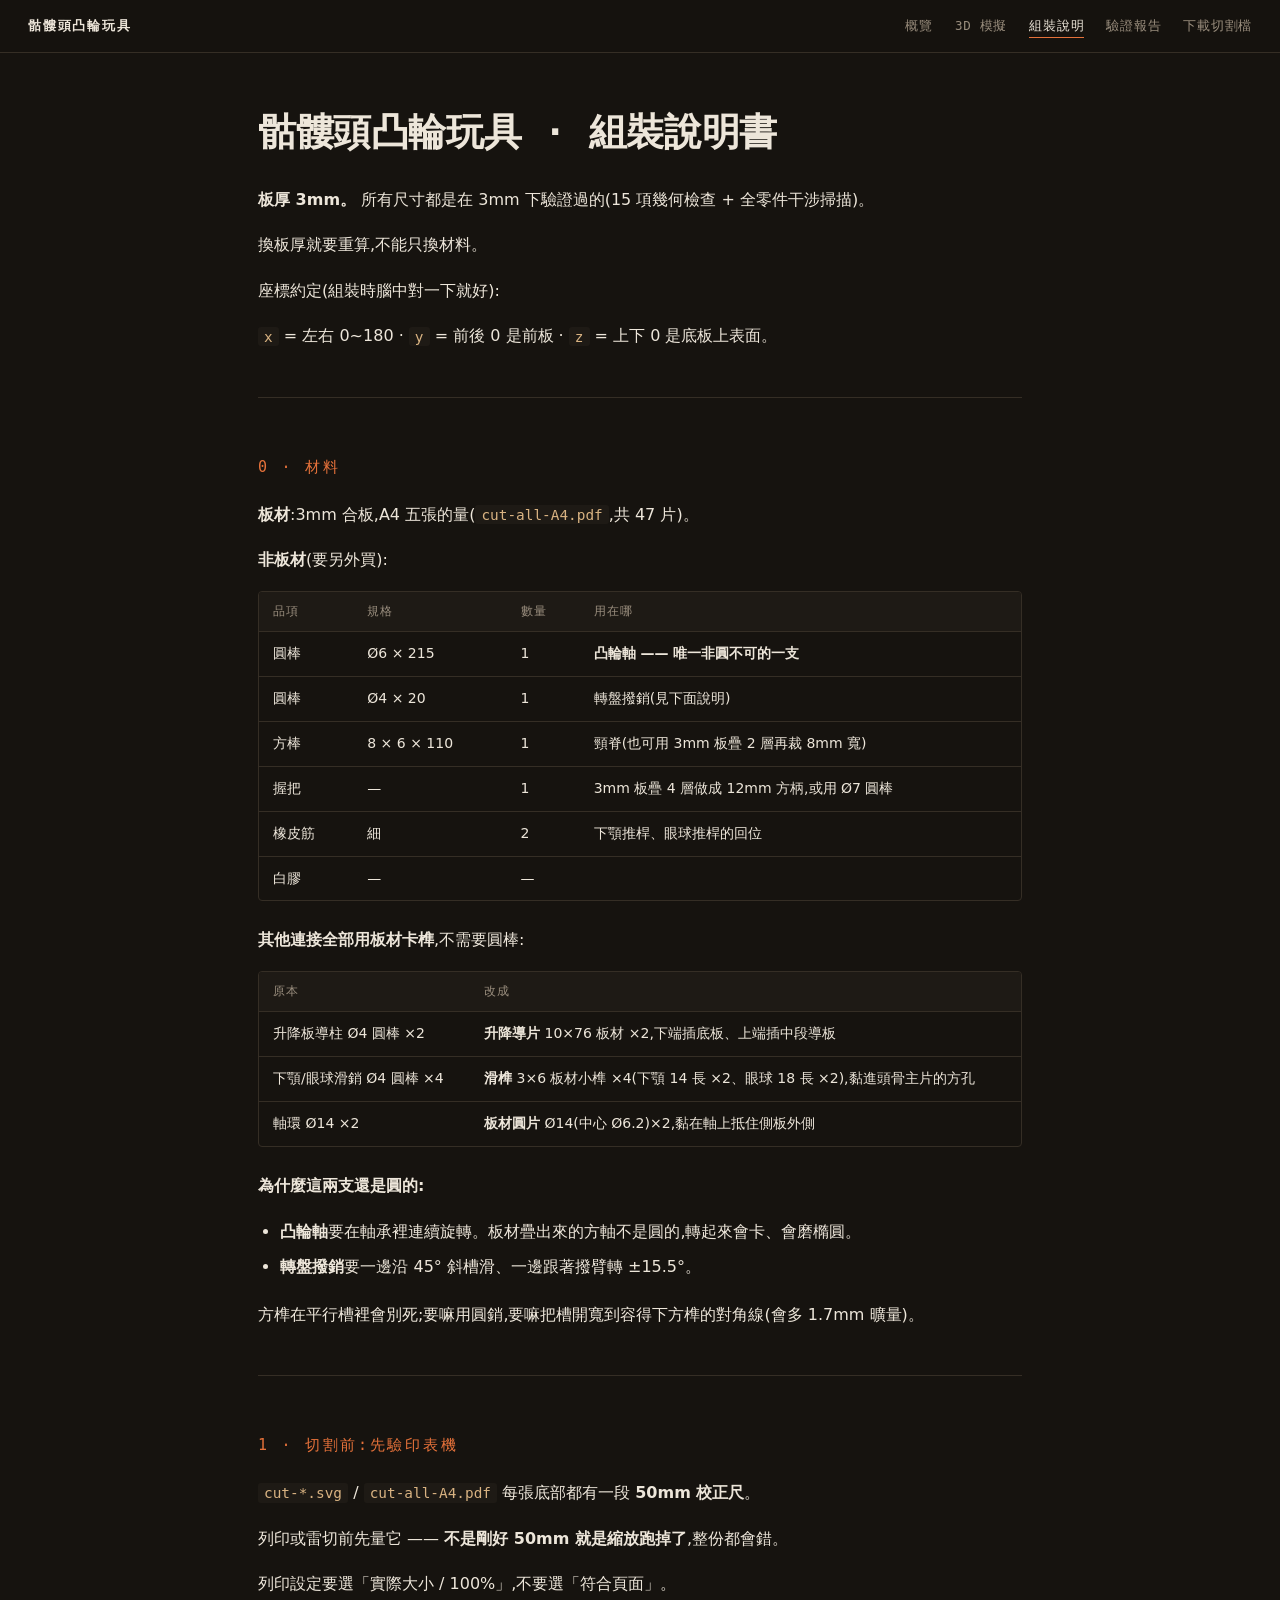
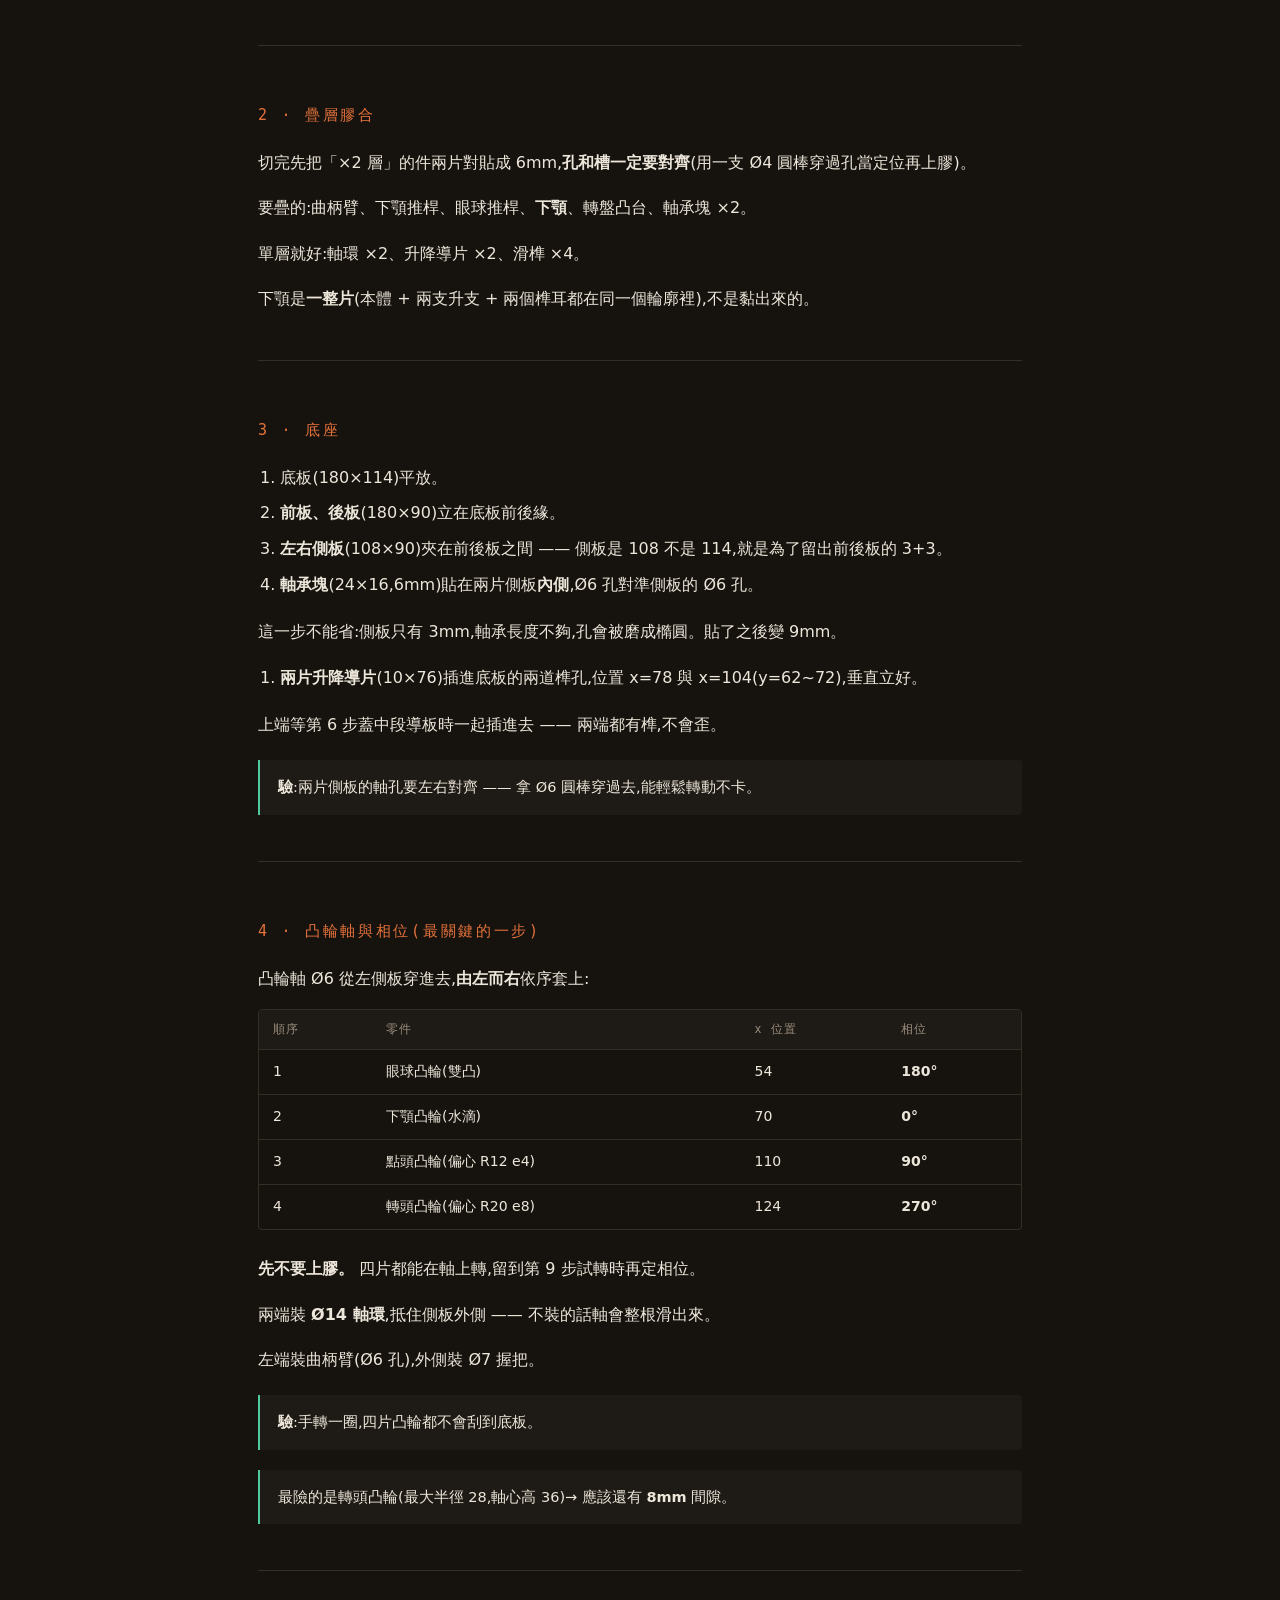
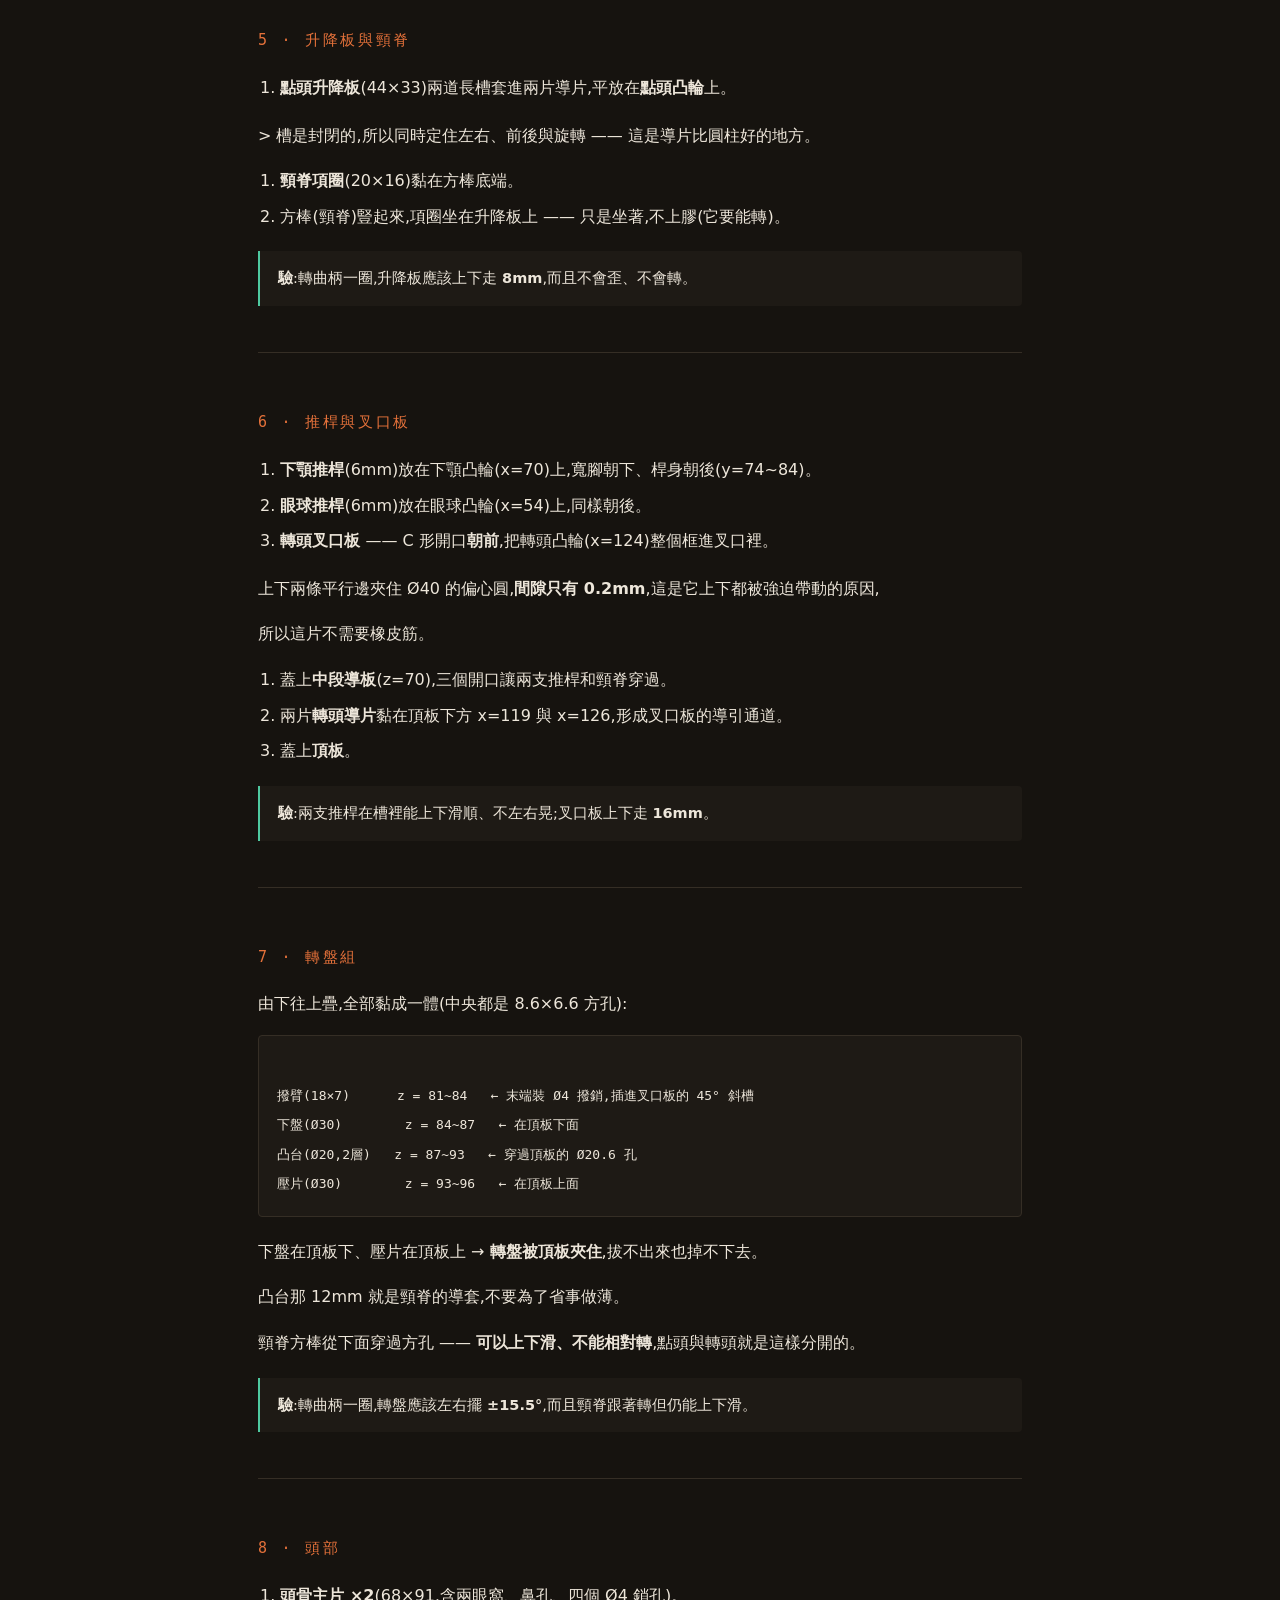
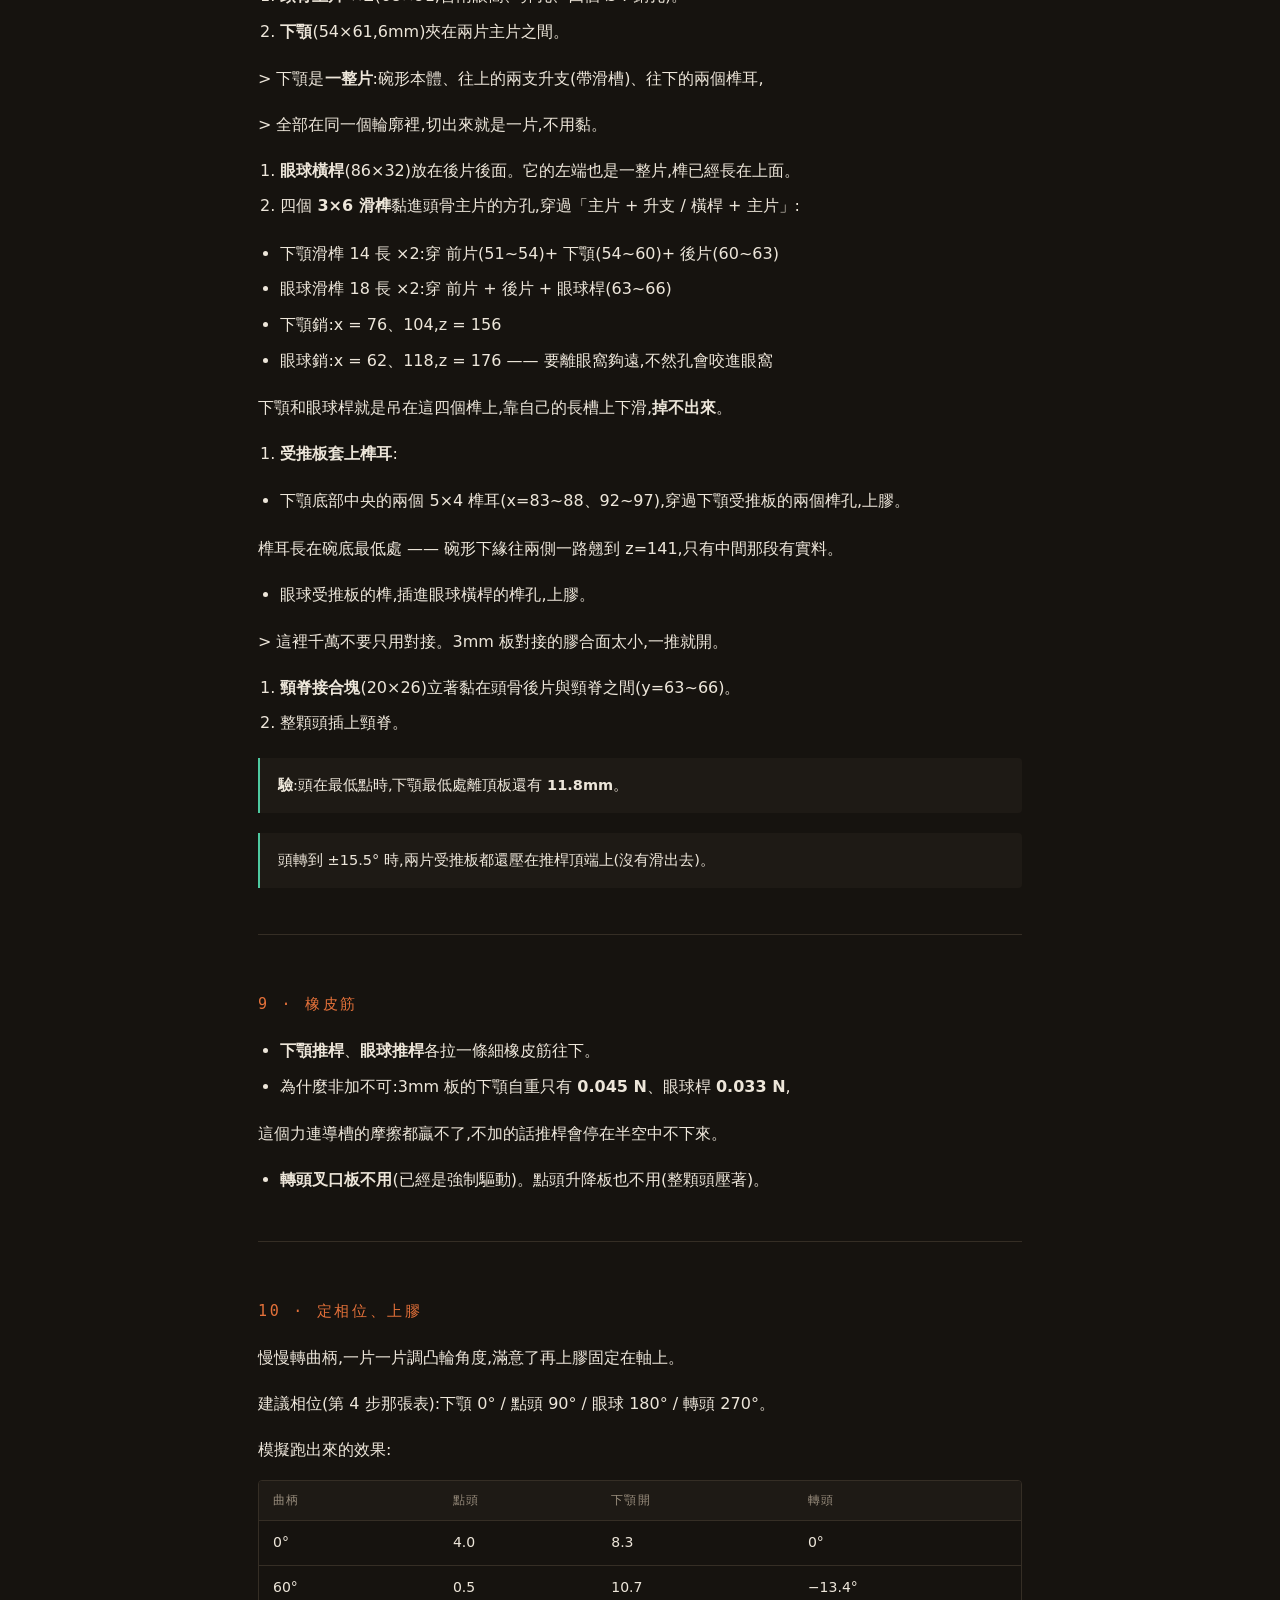
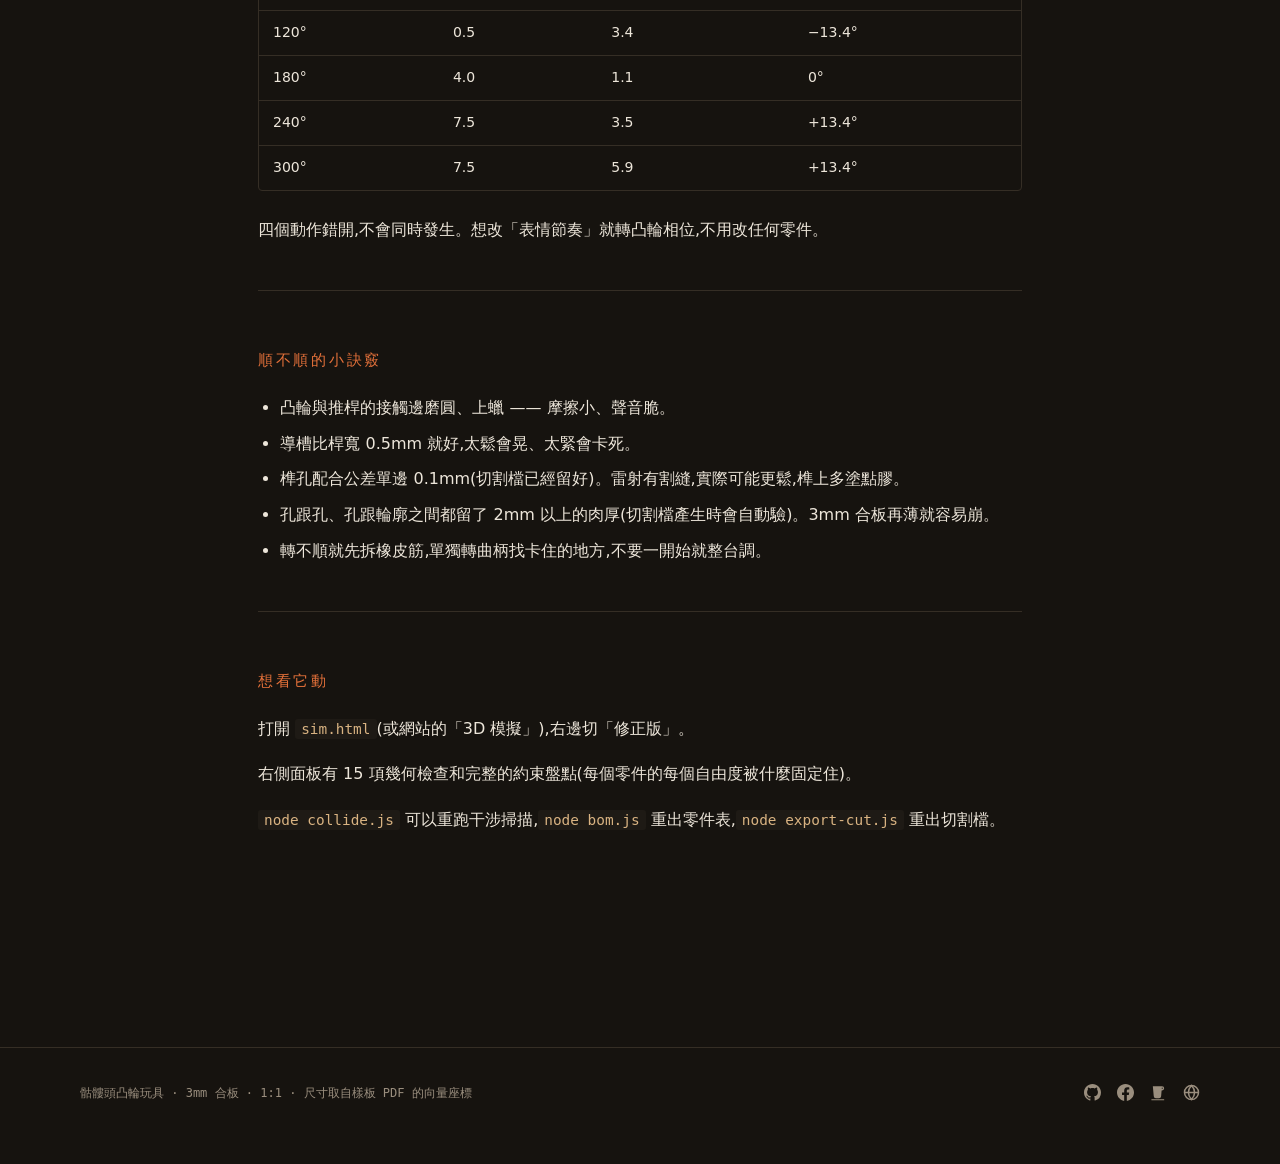
==== assembly.html @ 89ee59e8 "promo footer v10:加站台開啟計數 只送站名到 k-rider worker 的 /hit,後端只記「哪天、哪站、被打開幾次」, 不存 IP、不設 cookie、不記 referrer。" ====
<!DOCTYPE html>
<html lang="zh-Hant">
<head>
<meta charset="utf-8">
<meta name="viewport" content="width=device-width,initial-scale=1">
<title>組裝說明 · 骷髏頭凸輪玩具</title>
<meta name="description" content="3mm 板的十步組裝流程,每一步都附驗證方法。">
<link rel="stylesheet" href="site.css">
</head>
<body>
<nav class="nav"><a class="brand" href="./">骷髏頭凸輪玩具</a>
  <a href="./">概覽</a>
  <a href="sim.html">3D 模擬</a>
  <a href="assembly.html" class="on">組裝說明</a>
  <a href="findings.html">驗證報告</a>
  <a href="#download">下載切割檔</a></nav>
<main class="doc">
<h1 id="骷髏頭凸輪玩具-組裝說明書">骷髏頭凸輪玩具 · 組裝說明書</h1>
<p><strong>板厚 3mm。</strong> 所有尺寸都是在 3mm 下驗證過的(15 項幾何檢查 + 全零件干涉掃描)。</p>
<p>換板厚就要重算,不能只換材料。</p>
<p>座標約定(組裝時腦中對一下就好):</p>
<p><code>x</code> = 左右 0~180 · <code>y</code> = 前後 0 是前板 · <code>z</code> = 上下 0 是底板上表面。</p>
<hr>
<h2 id="0-材料">0 · 材料</h2>
<p><strong>板材</strong>:3mm 合板,A4 五張的量(<code>cut-all-A4.pdf</code>,共 47 片)。</p>
<p><strong>非板材</strong>(要另外買):</p>
<div class="tw"><table><thead><tr><th>品項</th><th>規格</th><th>數量</th><th>用在哪</th></tr></thead><tbody>
<tr><td>圓棒</td><td>Ø6 × 215</td><td>1</td><td><strong>凸輪軸 —— 唯一非圓不可的一支</strong></td></tr>
<tr><td>圓棒</td><td>Ø4 × 20</td><td>1</td><td>轉盤撥銷(見下面說明)</td></tr>
<tr><td>方棒</td><td>8 × 6 × 110</td><td>1</td><td>頸脊(也可用 3mm 板疊 2 層再裁 8mm 寬)</td></tr>
<tr><td>握把</td><td>—</td><td>1</td><td>3mm 板疊 4 層做成 12mm 方柄,或用 Ø7 圓棒</td></tr>
<tr><td>橡皮筋</td><td>細</td><td>2</td><td>下顎推桿、眼球推桿的回位</td></tr>
<tr><td>白膠</td><td>—</td><td>—</td><td></td></tr>
</tbody></table></div>
<p><strong>其他連接全部用板材卡榫</strong>,不需要圓棒:</p>
<div class="tw"><table><thead><tr><th>原本</th><th>改成</th></tr></thead><tbody>
<tr><td>升降板導柱 Ø4 圓棒 ×2</td><td><strong>升降導片</strong> 10×76 板材 ×2,下端插底板、上端插中段導板</td></tr>
<tr><td>下顎/眼球滑銷 Ø4 圓棒 ×4</td><td><strong>滑榫</strong> 3×6 板材小榫 ×4(下顎 14 長 ×2、眼球 18 長 ×2),黏進頭骨主片的方孔</td></tr>
<tr><td>軸環 Ø14 ×2</td><td><strong>板材圓片</strong> Ø14(中心 Ø6.2)×2,黏在軸上抵住側板外側</td></tr>
</tbody></table></div>
<p><strong>為什麼這兩支還是圓的:</strong></p>
<ul>
<li><strong>凸輪軸</strong>要在軸承裡連續旋轉。板材疊出來的方軸不是圓的,轉起來會卡、會磨橢圓。</li>
<li><strong>轉盤撥銷</strong>要一邊沿 45° 斜槽滑、一邊跟著撥臂轉 ±15.5°。</li>
</ul>
<p>  方榫在平行槽裡會別死;要嘛用圓銷,要嘛把槽開寬到容得下方榫的對角線(會多 1.7mm 曠量)。</p>
<hr>
<h2 id="1-切割前-先驗印表機">1 · 切割前:先驗印表機</h2>
<p><code>cut-*.svg</code> / <code>cut-all-A4.pdf</code> 每張底部都有一段 <strong>50mm 校正尺</strong>。</p>
<p>列印或雷切前先量它 —— <strong>不是剛好 50mm 就是縮放跑掉了</strong>,整份都會錯。</p>
<p>列印設定要選「實際大小 / 100%」,不要選「符合頁面」。</p>
<hr>
<h2 id="2-疊層膠合">2 · 疊層膠合</h2>
<p>切完先把「×2 層」的件兩片對貼成 6mm,<strong>孔和槽一定要對齊</strong>(用一支 Ø4 圓棒穿過孔當定位再上膠)。</p>
<p>要疊的:曲柄臂、下顎推桿、眼球推桿、<strong>下顎</strong>、轉盤凸台、軸承塊 ×2。</p>
<p>單層就好:軸環 ×2、升降導片 ×2、滑榫 ×4。</p>
<p>下顎是<strong>一整片</strong>(本體 + 兩支升支 + 兩個榫耳都在同一個輪廓裡),不是黏出來的。</p>
<hr>
<h2 id="3-底座">3 · 底座</h2>
<ol>
<li>底板(180×114)平放。</li>
<li><strong>前板、後板</strong>(180×90)立在底板前後緣。</li>
<li><strong>左右側板</strong>(108×90)夾在前後板之間 —— 側板是 108 不是 114,就是為了留出前後板的 3+3。</li>
<li><strong>軸承塊</strong>(24×16,6mm)貼在兩片側板<strong>內側</strong>,Ø6 孔對準側板的 Ø6 孔。</li>
</ol>
<p>   這一步不能省:側板只有 3mm,軸承長度不夠,孔會被磨成橢圓。貼了之後變 9mm。</p>
<ol>
<li><strong>兩片升降導片</strong>(10×76)插進底板的兩道榫孔,位置 x=78 與 x=104(y=62~72),垂直立好。</li>
</ol>
<p>   上端等第 6 步蓋中段導板時一起插進去 —— 兩端都有榫,不會歪。</p>
<blockquote><strong>驗</strong>:兩片側板的軸孔要左右對齊 —— 拿 Ø6 圓棒穿過去,能輕鬆轉動不卡。</blockquote>
<hr>
<h2 id="4-凸輪軸與相位-最關鍵的一步">4 · 凸輪軸與相位(最關鍵的一步)</h2>
<p>凸輪軸 Ø6 從左側板穿進去,<strong>由左而右</strong>依序套上:</p>
<div class="tw"><table><thead><tr><th>順序</th><th>零件</th><th>x 位置</th><th>相位</th></tr></thead><tbody>
<tr><td>1</td><td>眼球凸輪(雙凸)</td><td>54</td><td><strong>180°</strong></td></tr>
<tr><td>2</td><td>下顎凸輪(水滴)</td><td>70</td><td><strong>0°</strong></td></tr>
<tr><td>3</td><td>點頭凸輪(偏心 R12 e4)</td><td>110</td><td><strong>90°</strong></td></tr>
<tr><td>4</td><td>轉頭凸輪(偏心 R20 e8)</td><td>124</td><td><strong>270°</strong></td></tr>
</tbody></table></div>
<p><strong>先不要上膠。</strong> 四片都能在軸上轉,留到第 9 步試轉時再定相位。</p>
<p>兩端裝 <strong>Ø14 軸環</strong>,抵住側板外側 —— 不裝的話軸會整根滑出來。</p>
<p>左端裝曲柄臂(Ø6 孔),外側裝 Ø7 握把。</p>
<blockquote><strong>驗</strong>:手轉一圈,四片凸輪都不會刮到底板。</blockquote>
<blockquote>最險的是轉頭凸輪(最大半徑 28,軸心高 36)→ 應該還有 <strong>8mm</strong> 間隙。</blockquote>
<hr>
<h2 id="5-升降板與頸脊">5 · 升降板與頸脊</h2>
<ol>
<li><strong>點頭升降板</strong>(44×33)兩道長槽套進兩片導片,平放在<strong>點頭凸輪</strong>上。</li>
</ol>
<p>   &gt; 槽是封閉的,所以同時定住左右、前後與旋轉 —— 這是導片比圓柱好的地方。</p>
<ol>
<li><strong>頸脊項圈</strong>(20×16)黏在方棒底端。</li>
<li>方棒(頸脊)豎起來,項圈坐在升降板上 —— 只是坐著,不上膠(它要能轉)。</li>
</ol>
<blockquote><strong>驗</strong>:轉曲柄一圈,升降板應該上下走 <strong>8mm</strong>,而且不會歪、不會轉。</blockquote>
<hr>
<h2 id="6-推桿與叉口板">6 · 推桿與叉口板</h2>
<ol>
<li><strong>下顎推桿</strong>(6mm)放在下顎凸輪(x=70)上,寬腳朝下、桿身朝後(y=74~84)。</li>
<li><strong>眼球推桿</strong>(6mm)放在眼球凸輪(x=54)上,同樣朝後。</li>
<li><strong>轉頭叉口板</strong> —— C 形開口<strong>朝前</strong>,把轉頭凸輪(x=124)整個框進叉口裡。</li>
</ol>
<p>   上下兩條平行邊夾住 Ø40 的偏心圓,<strong>間隙只有 0.2mm</strong>,這是它上下都被強迫帶動的原因,</p>
<p>   所以這片不需要橡皮筋。</p>
<ol>
<li>蓋上<strong>中段導板</strong>(z=70),三個開口讓兩支推桿和頸脊穿過。</li>
<li>兩片<strong>轉頭導片</strong>黏在頂板下方 x=119 與 x=126,形成叉口板的導引通道。</li>
<li>蓋上<strong>頂板</strong>。</li>
</ol>
<blockquote><strong>驗</strong>:兩支推桿在槽裡能上下滑順、不左右晃;叉口板上下走 <strong>16mm</strong>。</blockquote>
<hr>
<h2 id="7-轉盤組">7 · 轉盤組</h2>
<p>由下往上疊,全部黏成一體(中央都是 8.6×6.6 方孔):</p>
<pre><code>
撥臂(18×7)      z = 81~84   ← 末端裝 Ø4 撥銷,插進叉口板的 45° 斜槽
下盤(Ø30)        z = 84~87   ← 在頂板下面
凸台(Ø20,2層)   z = 87~93   ← 穿過頂板的 Ø20.6 孔
壓片(Ø30)        z = 93~96   ← 在頂板上面
</code></pre>
<p>下盤在頂板下、壓片在頂板上 → <strong>轉盤被頂板夾住</strong>,拔不出來也掉不下去。</p>
<p>凸台那 12mm 就是頸脊的導套,不要為了省事做薄。</p>
<p>頸脊方棒從下面穿過方孔 —— <strong>可以上下滑、不能相對轉</strong>,點頭與轉頭就是這樣分開的。</p>
<blockquote><strong>驗</strong>:轉曲柄一圈,轉盤應該左右擺 <strong>±15.5°</strong>,而且頸脊跟著轉但仍能上下滑。</blockquote>
<hr>
<h2 id="8-頭部">8 · 頭部</h2>
<ol>
<li><strong>頭骨主片 ×2</strong>(68×91,含兩眼窩、鼻孔、四個 Ø4 銷孔)。</li>
<li><strong>下顎</strong>(54×61,6mm)夾在兩片主片之間。</li>
</ol>
<p>   &gt; 下顎是<strong>一整片</strong>:碗形本體、往上的兩支升支(帶滑槽)、往下的兩個榫耳,</p>
<p>   &gt; 全部在同一個輪廓裡,切出來就是一片,不用黏。</p>
<ol>
<li><strong>眼球橫桿</strong>(86×32)放在後片後面。它的左端也是一整片,榫已經長在上面。</li>
<li>四個 <strong>3×6 滑榫</strong>黏進頭骨主片的方孔,穿過「主片 + 升支 / 橫桿 + 主片」:</li>
</ol>
<ul>
<li>下顎滑榫 14 長 ×2:穿 前片(51~54)+ 下顎(54~60)+ 後片(60~63)</li>
<li>眼球滑榫 18 長 ×2:穿 前片 + 後片 + 眼球桿(63~66)</li>
<li>下顎銷:x = 76、104,z = 156</li>
<li>眼球銷:x = 62、118,z = 176 —— 要離眼窩夠遠,不然孔會咬進眼窩</li>
</ul>
<p>   下顎和眼球桿就是吊在這四個榫上,靠自己的長槽上下滑,<strong>掉不出來</strong>。</p>
<ol>
<li><strong>受推板套上榫耳</strong>:</li>
</ol>
<ul>
<li>下顎底部中央的兩個 5×4 榫耳(x=83~88、92~97),穿過下顎受推板的兩個榫孔,上膠。</li>
</ul>
<p>     榫耳長在碗底最低處 —— 碗形下緣往兩側一路翹到 z=141,只有中間那段有實料。</p>
<ul>
<li>眼球受推板的榫,插進眼球橫桿的榫孔,上膠。</li>
</ul>
<p>   &gt; 這裡千萬不要只用對接。3mm 板對接的膠合面太小,一推就開。</p>
<ol>
<li><strong>頸脊接合塊</strong>(20×26)立著黏在頭骨後片與頸脊之間(y=63~66)。</li>
<li>整顆頭插上頸脊。</li>
</ol>
<blockquote><strong>驗</strong>:頭在最低點時,下顎最低處離頂板還有 <strong>11.8mm</strong>。</blockquote>
<blockquote>頭轉到 ±15.5° 時,兩片受推板都還壓在推桿頂端上(沒有滑出去)。</blockquote>
<hr>
<h2 id="9-橡皮筋">9 · 橡皮筋</h2>
<ul>
<li><strong>下顎推桿</strong>、<strong>眼球推桿</strong>各拉一條細橡皮筋往下。</li>
<li>為什麼非加不可:3mm 板的下顎自重只有 <strong>0.045 N</strong>、眼球桿 <strong>0.033 N</strong>,</li>
</ul>
<p>  這個力連導槽的摩擦都贏不了,不加的話推桿會停在半空中不下來。</p>
<ul>
<li><strong>轉頭叉口板不用</strong>(已經是強制驅動)。點頭升降板也不用(整顆頭壓著)。</li>
</ul>
<hr>
<h2 id="10-定相位-上膠">10 · 定相位、上膠</h2>
<p>慢慢轉曲柄,一片一片調凸輪角度,滿意了再上膠固定在軸上。</p>
<p>建議相位(第 4 步那張表):下顎 0° / 點頭 90° / 眼球 180° / 轉頭 270°。</p>
<p>模擬跑出來的效果:</p>
<div class="tw"><table><thead><tr><th>曲柄</th><th>點頭</th><th>下顎開</th><th>轉頭</th></tr></thead><tbody>
<tr><td>0°</td><td>4.0</td><td>8.3</td><td>0°</td></tr>
<tr><td>60°</td><td>0.5</td><td>10.7</td><td>−13.4°</td></tr>
<tr><td>120°</td><td>0.5</td><td>3.4</td><td>−13.4°</td></tr>
<tr><td>180°</td><td>4.0</td><td>1.1</td><td>0°</td></tr>
<tr><td>240°</td><td>7.5</td><td>3.5</td><td>+13.4°</td></tr>
<tr><td>300°</td><td>7.5</td><td>5.9</td><td>+13.4°</td></tr>
</tbody></table></div>
<p>四個動作錯開,不會同時發生。想改「表情節奏」就轉凸輪相位,不用改任何零件。</p>
<hr>
<h2 id="順不順的小訣竅">順不順的小訣竅</h2>
<ul>
<li>凸輪與推桿的接觸邊磨圓、上蠟 —— 摩擦小、聲音脆。</li>
<li>導槽比桿寬 0.5mm 就好,太鬆會晃、太緊會卡死。</li>
<li>榫孔配合公差單邊 0.1mm(切割檔已經留好)。雷射有割縫,實際可能更鬆,榫上多塗點膠。</li>
<li>孔跟孔、孔跟輪廓之間都留了 2mm 以上的肉厚(切割檔產生時會自動驗)。3mm 合板再薄就容易崩。</li>
<li>轉不順就先拆橡皮筋,單獨轉曲柄找卡住的地方,不要一開始就整台調。</li>
</ul>
<hr>
<h2 id="想看它動">想看它動</h2>
<p>打開 <code>sim.html</code>(或網站的「3D 模擬」),右邊切「修正版」。</p>
<p>右側面板有 15 項幾何檢查和完整的約束盤點(每個零件的每個自由度被什麼固定住)。</p>
<p><code>node collide.js</code> 可以重跑干涉掃描,<code>node bom.js</code> 重出零件表,<code>node export-cut.js</code> 重出切割檔。</p>
</main>
<div class="foot"><div class="in">
  <span>骷髏頭凸輪玩具 · 3mm 合板 · 1:1 · 尺寸取自樣板 PDF 的向量座標</span>
  <span class="fi">
    <a href="https://github.com/yazelin/skull-cam-toy" target="_blank" rel="noopener" title="GitHub" aria-label="GitHub">
      <svg viewBox="0 0 16 16" width="17" height="17" fill="currentColor" aria-hidden="true"><path d="M8 0C3.58 0 0 3.58 0 8c0 3.54 2.29 6.53 5.47 7.59.4.07.55-.17.55-.38 0-.19-.01-.82-.01-1.49-2.01.37-2.53-.49-2.69-.94-.09-.23-.48-.94-.82-1.13-.28-.15-.68-.52-.01-.53.63-.01 1.08.58 1.23.82.72 1.21 1.87.87 2.33.66.07-.52.28-.87.51-1.07-1.78-.2-3.64-.89-3.64-3.95 0-.87.31-1.59.82-2.15-.08-.2-.36-1.02.08-2.12 0 0 .67-.21 2.2.82.64-.18 1.32-.27 2-.27s1.36.09 2 .27c1.53-1.04 2.2-.82 2.2-.82.44 1.1.16 1.92.08 2.12.51.56.82 1.27.82 2.15 0 3.07-1.87 3.75-3.65 3.95.29.25.54.73.54 1.48 0 1.07-.01 1.93-.01 2.2 0 .21.15.46.55.38A8.01 8.01 0 0 0 16 8c0-4.42-3.58-8-8-8Z"/></svg>
    </a>
    <a href="https://www.facebook.com/yaze.lin.gm" target="_blank" rel="noopener" title="Facebook" aria-label="Facebook">
      <svg viewBox="0 0 16 16" width="17" height="17" fill="currentColor" aria-hidden="true"><path d="M16 8.05C16 3.6 12.42 0 8 0S0 3.6 0 8.05C0 12.07 2.93 15.4 6.75 16v-5.62H4.72V8.05h2.03V6.28c0-2.02 1.2-3.13 3.02-3.13.88 0 1.79.16 1.79.16v1.97h-1.01c-.99 0-1.3.62-1.3 1.26v1.51h2.22l-.35 2.33H9.25V16C13.07 15.4 16 12.07 16 8.05Z"/></svg>
    </a>
    <a href="https://buymeacoffee.com/yazelin" target="_blank" rel="noopener" title="請亞澤喝杯咖啡" aria-label="Buy Me a Coffee">
      <svg viewBox="0 0 24 24" width="17" height="17" fill="currentColor" aria-hidden="true"><path d="M4 3h13a3 3 0 0 1 0 6h-.6l-.7 8.2A3 3 0 0 1 12.7 20H8.3a3 3 0 0 1-3-2.8L4 3Zm12.6 4H17a1 1 0 0 0 0-2h-.23l-.17 2ZM2 21.5h18v1.5H2v-1.5Z"/></svg>
    </a>
    <a href="https://yazelin.github.io/" target="_blank" rel="noopener" title="亞澤的部落格" aria-label="亞澤的部落格">
      <svg viewBox="0 0 16 16" width="17" height="17" fill="none" stroke="currentColor" stroke-width="1.4" aria-hidden="true"><circle cx="8" cy="8" r="6.6"/><path d="M1.4 8h13.2M8 1.4c1.9 2 2.9 4.2 2.9 6.6S9.9 12.6 8 14.6C6.1 12.6 5.1 10.4 5.1 8S6.1 3.4 8 1.4Z"/></svg>
    </a>
  </span>
</div></div>

<!-- yz-promo-footer v9 | 三件套+BMC 注意力效果 | https://github.com/yazelin/promo-footer-skill -->
<script>
(function(){"use strict";
if(window.__yzPromoInit)return;window.__yzPromoInit=1;
/* 開啟計數。只送站名,後端只記「哪天、哪站、幾次」,不存 IP、不設 cookie、不給識別碼。
   有一半的作品是純靜態沒後端,以前根本不知道有沒有人在用。這行要放在下面那個
   prefers-reduced-motion 的 return 之前,不然關動畫的人就不會被算到。 */
try{if(location.hostname==="yazelin.github.io"&&navigator.sendBeacon)navigator.sendBeacon("https://k-rider-api.yazelinj303.workers.dev/hit?s=skull-cam-toy")}catch(e){}
try{if(window.matchMedia&&matchMedia("(prefers-reduced-motion: reduce)").matches)return}catch(e){}
var REPO="skull-cam-toy",INJECT=false,ADDBLOG=true;
var GH=REPO?"https://github.com/yazelin/"+REPO:"https://github.com/yazelin";
var LINES=["嘿，這裡這裡，我是咖啡按鈕","我是一顆很努力的按鈕，求被點一下","噓，亞澤不知道我在偷偷拉贊助","你看我跳得這麼賣力，不請一杯嗎？","不請也沒關係，你來玩我就很開心","免費給你玩的，想寵亞澤再說","一杯咖啡，是下一個作品的燃料","你的咖啡會變成下一個作品，真的","咖啡因進入亞澤體內，程式碼就會長出來","亞澤說，有人請咖啡他會開心一整天","只是一杯咖啡，但亞澤會記得你","用愛發電中，咖啡因可提升發電效率","覺得好玩嗎？抖內一下下","這個網站沒有廣告，只有我這顆按鈕"];
var ICONS={blog:'<svg viewBox="0 0 24 24" width="18" height="18" fill="currentColor" aria-hidden="true"><path d="M12 2C6.48 2 2 6.48 2 12s4.48 10 10 10 10-4.48 10-10S17.52 2 12 2zm-1 17.93c-3.95-.49-7-3.85-7-7.93 0-.62.08-1.21.21-1.79L9 15v1c0 1.1.9 2 2 2v1.93zm6.9-2.54c-.26-.81-1-1.39-1.9-1.39h-1v-3c0-.55-.45-1-1-1H8v-2h2c.55 0 1-.45 1-1V7h2c1.1 0 2-.9 2-2v-.41c2.93 1.19 5 4.06 5 7.41 0 2.08-.8 3.97-2.1 5.39z"/></svg>',gh:'<svg viewBox="0 0 24 24" width="18" height="18" fill="currentColor" aria-hidden="true"><path d="M12 .297c-6.63 0-12 5.373-12 12 0 5.303 3.438 9.8 8.205 11.385.6.113.82-.258.82-.577 0-.285-.01-1.04-.015-2.04-3.338.724-4.042-1.61-4.042-1.61C4.422 18.07 3.633 17.7 3.633 17.7c-1.087-.744.084-.729.084-.729 1.205.084 1.838 1.236 1.838 1.236 1.07 1.835 2.809 1.305 3.495.998.108-.776.417-1.305.76-1.605-2.665-.3-5.466-1.332-5.466-5.93 0-1.31.465-2.38 1.235-3.22-.135-.303-.54-1.523.105-3.176 0 0 1.005-.322 3.3 1.23.96-.267 1.98-.399 3-.405 1.02.006 2.04.138 3 .405 2.28-1.552 3.285-1.23 3.285-1.23.645 1.653.24 2.873.12 3.176.765.84 1.23 1.91 1.23 3.22 0 4.61-2.805 5.625-5.475 5.92.42.36.81 1.096.81 2.22 0 1.606-.015 2.896-.015 3.286 0 .315.21.69.825.57C20.565 22.092 24 17.592 24 12.297c0-6.627-5.373-12-12-12"/></svg>',fb:'<svg viewBox="0 0 24 24" width="18" height="18" fill="currentColor" aria-hidden="true"><path d="M9.101 23.691v-7.98H6.627v-3.667h2.474v-1.58c0-4.085 1.848-5.978 5.858-5.978.401 0 .955.042 1.468.103a8.68 8.68 0 0 1 1.141.195v3.325a8.623 8.623 0 0 0-.653-.036 26.805 26.805 0 0 0-.733-.009c-.707 0-1.259.096-1.675.309a1.686 1.686 0 0 0-.679.622c-.258.42-.374.995-.374 1.752v1.297h3.919l-.386 2.103-.287 1.564h-3.246v8.245C19.396 23.238 24 18.179 24 12.044c0-6.627-5.373-12-12-12s-12 5.373-12 12c0 5.628 3.874 10.35 9.101 11.647Z"/></svg>',bmc:'<svg viewBox="0 0 24 24" width="18" height="18" fill="currentColor" aria-hidden="true"><path d="M20.216 6.415l-.132-.666c-.119-.598-.388-1.163-1.001-1.379-.197-.069-.42-.098-.57-.241-.152-.143-.196-.366-.231-.572-.065-.378-.125-.756-.192-1.133-.057-.325-.102-.69-.25-.987-.195-.4-.597-.634-.996-.788a5.723 5.723 0 00-.626-.194c-1-.263-2.05-.36-3.077-.416a25.834 25.834 0 00-3.7.062c-.915.083-1.88.184-2.75.5-.318.116-.646.256-.888.501-.297.302-.393.77-.177 1.146.154.267.415.456.692.58.36.162.737.284 1.123.366 1.075.238 2.189.331 3.287.37 1.218.05 2.437.01 3.65-.118.299-.033.598-.073.896-.119.352-.054.578-.513.474-.834-.124-.383-.457-.531-.834-.473-.466.074-.96.108-1.382.146-1.177.08-2.358.082-3.536.006a22.228 22.228 0 01-1.157-.107c-.086-.01-.18-.025-.258-.036-.243-.036-.484-.08-.724-.13-.111-.027-.111-.185 0-.212h.005c.277-.06.557-.108.838-.147h.002c.131-.009.263-.032.394-.048a25.076 25.076 0 013.426-.12c.674.019 1.347.067 2.017.144l.228.031c.267.04.533.088.798.145.392.085.895.113 1.07.542.055.137.08.288.111.431l.319 1.484a.237.237 0 01-.199.284h-.003c-.037.006-.075.01-.112.015a36.704 36.704 0 01-4.743.295 37.059 37.059 0 01-4.699-.304c-.14-.017-.293-.042-.417-.06-.326-.048-.649-.108-.973-.161-.393-.065-.768-.032-1.123.161-.29.16-.527.404-.675.701-.154.316-.199.66-.267 1-.069.34-.176.707-.135 1.056.087.753.613 1.365 1.37 1.502a39.69 39.69 0 0011.343.376.483.483 0 01.535.53l-.071.697-1.018 9.907c-.041.41-.047.832-.125 1.237-.122.637-.553 1.028-1.182 1.171-.577.131-1.165.2-1.756.205-.656.004-1.31-.025-1.966-.022-.699.004-1.556-.06-2.095-.58-.475-.458-.54-1.174-.605-1.793l-.731-7.013-.322-3.094c-.037-.351-.286-.695-.678-.678-.336.015-.718.3-.678.679l.228 2.185.949 9.112c.147 1.344 1.174 2.068 2.446 2.272.742.12 1.503.144 2.257.156.966.016 1.942.053 2.892-.122 1.408-.258 2.465-1.198 2.616-2.657.34-3.332.683-6.663 1.024-9.995l.215-2.087a.484.484 0 01.39-.426c.402-.078.787-.212 1.074-.518.455-.488.546-1.124.385-1.766zm-1.478.772c-.145.137-.363.201-.578.233-2.416.359-4.866.54-7.308.46-1.748-.06-3.477-.254-5.207-.498-.17-.024-.353-.055-.47-.18-.22-.236-.111-.71-.054-.995.052-.26.152-.609.463-.646.484-.057 1.046.148 1.526.22.577.088 1.156.159 1.737.212 2.48.226 5.002.19 7.472-.14.45-.06.899-.13 1.345-.21.399-.072.84-.206 1.08.206.166.281.188.657.162.974a.544.544 0 01-.169.364zm-6.159 3.9c-.862.37-1.84.788-3.109.788a5.884 5.884 0 01-1.569-.217l.877 9.004c.065.78.717 1.38 1.5 1.38 0 0 1.243.065 1.658.065.447 0 1.786-.065 1.786-.065.783 0 1.434-.6 1.499-1.38l.94-9.95a3.996 3.996 0 00-1.322-.238c-.826 0-1.491.284-2.26.613z"/></svg>'};
var CSS="@keyframes yzIdle{0%,55%,100%{transform:translateY(0)}62%{transform:translateY(-4px)}70%{transform:translateY(0)}78%{transform:translateY(-2px)}84%{transform:translateY(0)}}"+
".yz-idle{animation:yzIdle 2.6s ease-in-out infinite}"+
"@keyframes yzHop{0%,100%{transform:translateY(0)}20%{transform:translateY(-6px) scale(1.04)}40%{transform:translateY(0) scale(1)}55%{transform:translateY(-3px)}70%{transform:translateY(0)}}"+
".yz-hop{animation:yzHop .9s cubic-bezier(.36,.07,.19,.97)}"+
".yz-bubble{position:fixed;z-index:2147483000;max-width:200px;padding:6px 11px;border-radius:14px;background:#fffdf7;color:#4a3f35;border:1px solid rgba(0,0,0,.1);box-shadow:0 4px 14px rgba(0,0,0,.18);font:13px/1.5 system-ui,-apple-system,'Noto Sans TC',sans-serif;pointer-events:none;opacity:0;transform:translateY(5px);transition:opacity .25s ease,transform .25s ease}"+
".yz-bubble.yz-on{opacity:1;transform:translateY(0)}"+
".yz-bubble::after{content:'';position:absolute;left:var(--yz-tail,50%);margin-left:-6px;border:6px solid transparent}"+
".yz-bubble.yz-above::after{bottom:-6px;border-bottom:0;border-top:6px solid #fffdf7}"+
".yz-bubble.yz-below::after{top:-6px;border-top:0;border-bottom:6px solid #fffdf7}"+
".yz-cluster{position:fixed;right:12px;bottom:12px;z-index:2147482999;display:flex;gap:10px}"+
".yz-cluster a{display:inline-flex;align-items:center;justify-content:center;width:38px;height:38px;border-radius:50%;background:rgba(22,26,35,.72);color:#fff;border:1px solid rgba(255,255,255,.28);backdrop-filter:blur(4px);transition:transform .15s,background .15s}"+
".yz-cluster a:hover{transform:translateY(-2px);background:rgba(22,26,35,.92)}";
var bubble,anchor;
function addCss(){if(document.getElementById("yz-promo-css"))return;var s=document.createElement("style");s.id="yz-promo-css";s.textContent=CSS;document.head.appendChild(s)}
function inFooter(el){try{return !!(el.closest&&el.closest('footer,nav,[class*="footer"],[id*="footer"]'))}catch(e){return false}}
function findAnchor(){var as=document.querySelectorAll('a[href*="buymeacoffee.com/yazelin"]');if(!as.length)return null;
var vis=[],i,r;for(i=0;i<as.length;i++){r=as[i].getBoundingClientRect();if(r.width||r.height)vis.push(as[i])}
var pool=vis.length?vis:[].slice.call(as);
for(i=0;i<pool.length;i++)if(inFooter(pool[i]))return pool[i];
return pool[pool.length-1]}
function inject(){if(!INJECT||findAnchor()||document.querySelector(".yz-cluster"))return;
var n=document.createElement("nav");n.className="yz-cluster";n.setAttribute("aria-label","作者連結");
n.innerHTML='<a href="'+GH+'" target="_blank" rel="noopener" aria-label="GitHub 原始碼" title="GitHub 原始碼">'+ICONS.gh+'</a>'+
'<a href="https://www.facebook.com/yaze.lin.gm" target="_blank" rel="noopener" aria-label="Facebook" title="Facebook">'+ICONS.fb+'</a>'+
'<a href="https://buymeacoffee.com/yazelin" target="_blank" rel="noopener" aria-label="請亞澤喝杯咖啡 Buy me a coffee" title="請亞澤喝杯咖啡 Buy me a coffee">'+ICONS.bmc+'</a>'+
(ADDBLOG?'<a class="yz-blog" href="https://yazelin.github.io/" target="_blank" rel="noopener" aria-label="亞澤的部落格" title="亞澤的部落格">'+ICONS.blog+'</a>':'');
document.body.appendChild(n)}
function blogLinked(){var as=document.querySelectorAll('a[href^="https://yazelin.github.io"]');for(var i=0;i<as.length;i++){try{if(new URL(as[i].href).pathname==="/")return true}catch(e){}}return false}
function addBlog(){if(!ADDBLOG||document.querySelector(".yz-blog")||blogLinked()||!inFooter(anchor))return;
var c=anchor.cloneNode(true);c.classList.remove("yz-hop","yz-idle");c.classList.add("yz-blog");
c.href="https://yazelin.github.io/";c.setAttribute("aria-label","亞澤的部落格");c.setAttribute("title","亞澤的部落格");
if(c.querySelector("svg")){var hasText=!!c.textContent.trim();c.innerHTML=ICONS.blog+(hasText?"部落格":"")}else{c.textContent="部落格"}
anchor.parentNode.insertBefore(c,anchor.nextSibling)}
function hop(){anchor.classList.remove("yz-hop");void anchor.offsetWidth;anchor.classList.add("yz-hop")}
var shown=0,MAX_SHOWS=3;
function say(){if(document.hidden)return;var r=anchor.getBoundingClientRect();if(!r.width&&!r.height)return;if(r.bottom<0||r.top>innerHeight)return;shown++;
bubble.textContent=LINES[Math.floor(Math.random()*LINES.length)];
bubble.classList.remove("yz-on","yz-above","yz-below");
bubble.style.left="0px";bubble.style.top="0px";
var bw=bubble.offsetWidth,bh=bubble.offsetHeight,cx=r.left+r.width/2;
var left=Math.max(8,Math.min(cx-bw/2,innerWidth-bw-8));
var above=r.top-bh-12>=8;
bubble.style.left=left+"px";
bubble.style.top=(above?r.top-bh-12:r.bottom+12)+"px";
bubble.classList.add(above?"yz-above":"yz-below");
bubble.style.setProperty("--yz-tail",Math.max(12,Math.min(cx-left,bw-12))+"px");
hop();
requestAnimationFrame(function(){bubble.classList.add("yz-on")});
setTimeout(function(){bubble.classList.remove("yz-on")},4200)}
function start(){addCss();inject();anchor=findAnchor();if(!anchor)return false;
try{if(getComputedStyle(anchor).display==="inline")anchor.style.display="inline-block"}catch(e){}
anchor.classList.add("yz-idle");
anchor.addEventListener("animationend",function(e){if(e.animationName==="yzHop")anchor.classList.remove("yz-hop")});
try{addBlog()}catch(e){}
bubble=document.createElement("div");bubble.className="yz-bubble";bubble.setAttribute("aria-hidden","true");document.body.appendChild(bubble);
window.__yzPromo=say;
(function loop(first){if(shown>=MAX_SHOWS)return;setTimeout(function(){say();loop(false)},first?18e3+Math.random()*12e3:9e4+Math.random()*9e4)})(true);
return true}
function boot(){var tries=0;(function t(){if(start())return;if(++tries<20)setTimeout(t,1500)})()}
if(document.readyState==="loading")document.addEventListener("DOMContentLoaded",boot);else boot();
})();
</script>


</body>
</html>
---- site.css ----
/* 骷髏頭凸輪玩具 —— 站台樣式
   調性:木屑色的暖石墨底 + 合板色 + 凸輪橘。一個重點色,其餘全部安靜。
   顯示字用等寬 —— 工程圖上的標註本來就是等寬字。 */
:root{
  --ink:#16130F;      /* 底:暖石墨,不是純黑 */
  --panel:#1E1A15;
  --rule:#352E25;
  --ply:#D9B382;      /* 合板 */
  --cam:#E4713A;      /* 凸輪橘,全站唯一重點色 */
  --paper:#EDE6DA;
  --dim:#9A8E7E;
  --ok:#4EC9A0;
  --mono:ui-monospace,"SFMono-Regular","JetBrains Mono","Roboto Mono","DejaVu Sans Mono",monospace;
  --sans:"Noto Sans TC","PingFang TC","Microsoft JhengHei",system-ui,sans-serif;
}
*{box-sizing:border-box}
html{scroll-behavior:smooth}
body{
  margin:0;background:var(--ink);color:var(--paper);
  font-family:var(--sans);font-size:16px;line-height:1.85;
  -webkit-font-smoothing:antialiased;
}
a{color:var(--ply);text-decoration:none;border-bottom:1px solid rgba(217,179,130,.35)}
a:hover{color:var(--cam);border-bottom-color:var(--cam)}
:focus-visible{outline:2px solid var(--cam);outline-offset:3px}

/* ---------- 導覽 ---------- */
.nav{
  position:sticky;top:0;z-index:20;display:flex;flex-wrap:wrap;align-items:center;gap:4px 22px;
  padding:14px 28px;background:rgba(22,19,15,.92);backdrop-filter:blur(8px);
  border-bottom:1px solid var(--rule);
  font-family:var(--mono);font-size:12.5px;letter-spacing:.06em;
}
.nav a{border:0;color:var(--dim)}
.nav a:hover,.nav a.on{color:var(--paper)}
.nav a.on{box-shadow:inset 0 -6px 0 -5px var(--cam)}
.nav .brand{
  color:var(--paper);font-weight:600;letter-spacing:.14em;margin-right:auto;
  font-size:13px;
}

/* ---------- 首頁 ---------- */
.hero{max-width:1120px;margin:0 auto;padding:76px 28px 20px}
.eyebrow{
  font-family:var(--mono);font-size:12px;letter-spacing:.22em;color:var(--cam);
  text-transform:uppercase;margin:0 0 22px;
}
.hero h1{max-width:none;
  font-family:var(--mono);font-weight:600;
  font-size:clamp(30px,5.4vw,54px);line-height:1.18;letter-spacing:-.01em;
  margin:0 0 22px;
}
.hero h1 em{font-style:normal;color:var(--cam)}
.lede{max-width:60ch;color:var(--dim);font-size:17px;margin:0}
.lede strong{color:var(--paper);font-weight:600}

/* ---------- 招牌:活的凸輪軸 ---------- */
.rig{max-width:1120px;margin:44px auto 0;padding:0 28px}
.rig-frame{
  border:1px solid var(--rule);background:
    linear-gradient(var(--panel),var(--panel)) padding-box;
  border-radius:4px;overflow:hidden;
}
.rig-frame svg{display:block;width:100%;height:auto}
.rig-read{
  display:grid;grid-template-columns:repeat(4,1fr);
  border-top:1px solid var(--rule);font-family:var(--mono);
}
.rig-read div{padding:12px 16px;border-left:1px solid var(--rule)}
.rig-read div:first-child{border-left:0}
.rig-read b{display:block;font-size:11px;letter-spacing:.16em;color:var(--dim);font-weight:400}
.rig-read span{font-size:19px;color:var(--paper);font-variant-numeric:tabular-nums}
.rig-cap{
  font-family:var(--mono);font-size:11.5px;color:var(--dim);
  margin:10px 2px 0;letter-spacing:.04em;
}

/* ---------- 卡片 ---------- */
.cards{
  max-width:1120px;margin:72px auto 0;padding:0 28px;
  display:grid;gap:1px;background:var(--rule);border:1px solid var(--rule);border-radius:4px;
  grid-template-columns:repeat(auto-fit,minmax(268px,1fr));
}
.cards{padding:0;margin-left:auto;margin-right:auto;max-width:calc(1120px - 0px)}
.wrap{max-width:1120px;margin:0 auto;padding:0 28px}
.card{background:var(--ink);padding:26px 24px 28px;display:flex;flex-direction:column}
.card .k{font-family:var(--mono);font-size:11px;letter-spacing:.2em;color:var(--cam);margin-bottom:14px}
.card h3{margin:0 0 10px;font-size:18px;font-weight:600}
.card p{margin:0 0 18px;color:var(--dim);font-size:14.5px;flex:1}
.card .num{font-family:var(--mono);font-size:13px;color:var(--paper);margin-bottom:16px;line-height:2}
.card .num s{text-decoration:none;color:var(--dim)}
.card a.go{
  font-family:var(--mono);font-size:12.5px;letter-spacing:.08em;border:0;
  color:var(--paper);align-self:flex-start;border-bottom:1px solid var(--cam);padding-bottom:2px;
}
.card a.go:hover{color:var(--cam)}

/* ---------- 下載 ---------- */
.dl{max-width:1120px;margin:76px auto 0;padding:0 28px}
.dl h2,.doc h2{font-family:var(--mono);font-size:14px;letter-spacing:.18em;color:var(--dim);
  font-weight:400;margin:0 0 20px;text-transform:uppercase}
.dl-grid{display:grid;gap:1px;background:var(--rule);border:1px solid var(--rule);border-radius:4px;
  grid-template-columns:repeat(auto-fit,minmax(210px,1fr))}
.dl-item{background:var(--ink);padding:22px 22px 24px}
.dl-item .ext{font-family:var(--mono);font-size:24px;color:var(--cam);letter-spacing:.02em}
.dl-item p{margin:8px 0 14px;font-size:13.5px;color:var(--dim)}
.dl-item a{font-family:var(--mono);font-size:12.5px}
.warn{
  margin:22px 0 0;padding:16px 18px;border-left:2px solid var(--cam);background:var(--panel);
  font-size:14px;color:var(--paper);border-radius:0 4px 4px 0;
}
.warn code{font-family:var(--mono);font-size:13px;color:var(--ply)}

/* ---------- 文件頁 ---------- */
.doc{max-width:820px;margin:0 auto;padding:56px 28px 100px}
.doc h1{font-family:var(--mono);font-size:clamp(26px,4vw,38px);line-height:1.25;
  margin:0 0 28px;font-weight:600;letter-spacing:-.01em}
.doc h2{margin:56px 0 18px;font-size:15px;color:var(--cam)}
.doc h3{margin:38px 0 12px;font-size:17px;font-weight:600}
.doc h4{margin:26px 0 8px;font-size:15px;color:var(--ply)}
.doc p{margin:0 0 16px}
.doc ul,.doc ol{margin:0 0 18px;padding-left:1.4em}
.doc li{margin:6px 0}
.doc hr{border:0;border-top:1px solid var(--rule);margin:46px 0}
.doc blockquote{
  margin:20px 0;padding:14px 18px;border-left:2px solid var(--ok);
  background:var(--panel);color:var(--paper);border-radius:0 4px 4px 0;font-size:14.5px;
}
.doc code{font-family:var(--mono);font-size:.9em;background:var(--panel);
  padding:.12em .42em;border-radius:3px;color:var(--ply)}
.doc pre{background:var(--panel);border:1px solid var(--rule);border-radius:4px;
  padding:16px 18px;overflow-x:auto;margin:0 0 20px}
.doc pre code{background:0;padding:0;color:var(--paper);font-size:13px;line-height:1.7}
.tw{overflow-x:auto;margin:0 0 24px;border:1px solid var(--rule);border-radius:4px}
.doc table{border-collapse:collapse;width:100%;font-size:14px}
.doc th,.doc td{padding:9px 14px;text-align:left;border-bottom:1px solid var(--rule);vertical-align:top}
.doc th{font-family:var(--mono);font-size:11.5px;letter-spacing:.1em;color:var(--dim);
  font-weight:400;background:var(--panel);white-space:nowrap}
.doc tr:last-child td{border-bottom:0}
.doc td code{white-space:nowrap}

/* ---------- 模擬頁 ---------- */
.simwrap{height:calc(100vh - 50px);min-height:520px}

/* ---------- 頁尾 ---------- */
.foot{border-top:1px solid var(--rule);margin-top:96px;padding:34px 28px 60px;
  font-family:var(--mono);font-size:12px;color:var(--dim)}
.foot .in{max-width:1120px;margin:0 auto;display:flex;flex-wrap:wrap;gap:10px 28px;align-items:center}
.foot a{border:0;color:var(--dim)}
.foot a:hover{color:var(--cam)}
.foot .fi{display:inline-flex;gap:16px;align-items:center;margin-left:auto}
.foot .fi a{display:inline-flex;color:var(--dim);transition:color .2s}
.foot .fi a:hover{color:var(--cam)}

@media (max-width:640px){
  .hero{padding-top:48px}
  .rig-read{grid-template-columns:repeat(2,1fr)}
  .rig-read div:nth-child(3){border-left:0}
  .rig-read div{border-top:1px solid var(--rule)}
  .rig-read div:nth-child(-n+2){border-top:0}
}
@media (prefers-reduced-motion:reduce){
  html{scroll-behavior:auto}
  .rig-frame svg *{animation:none!important}
}
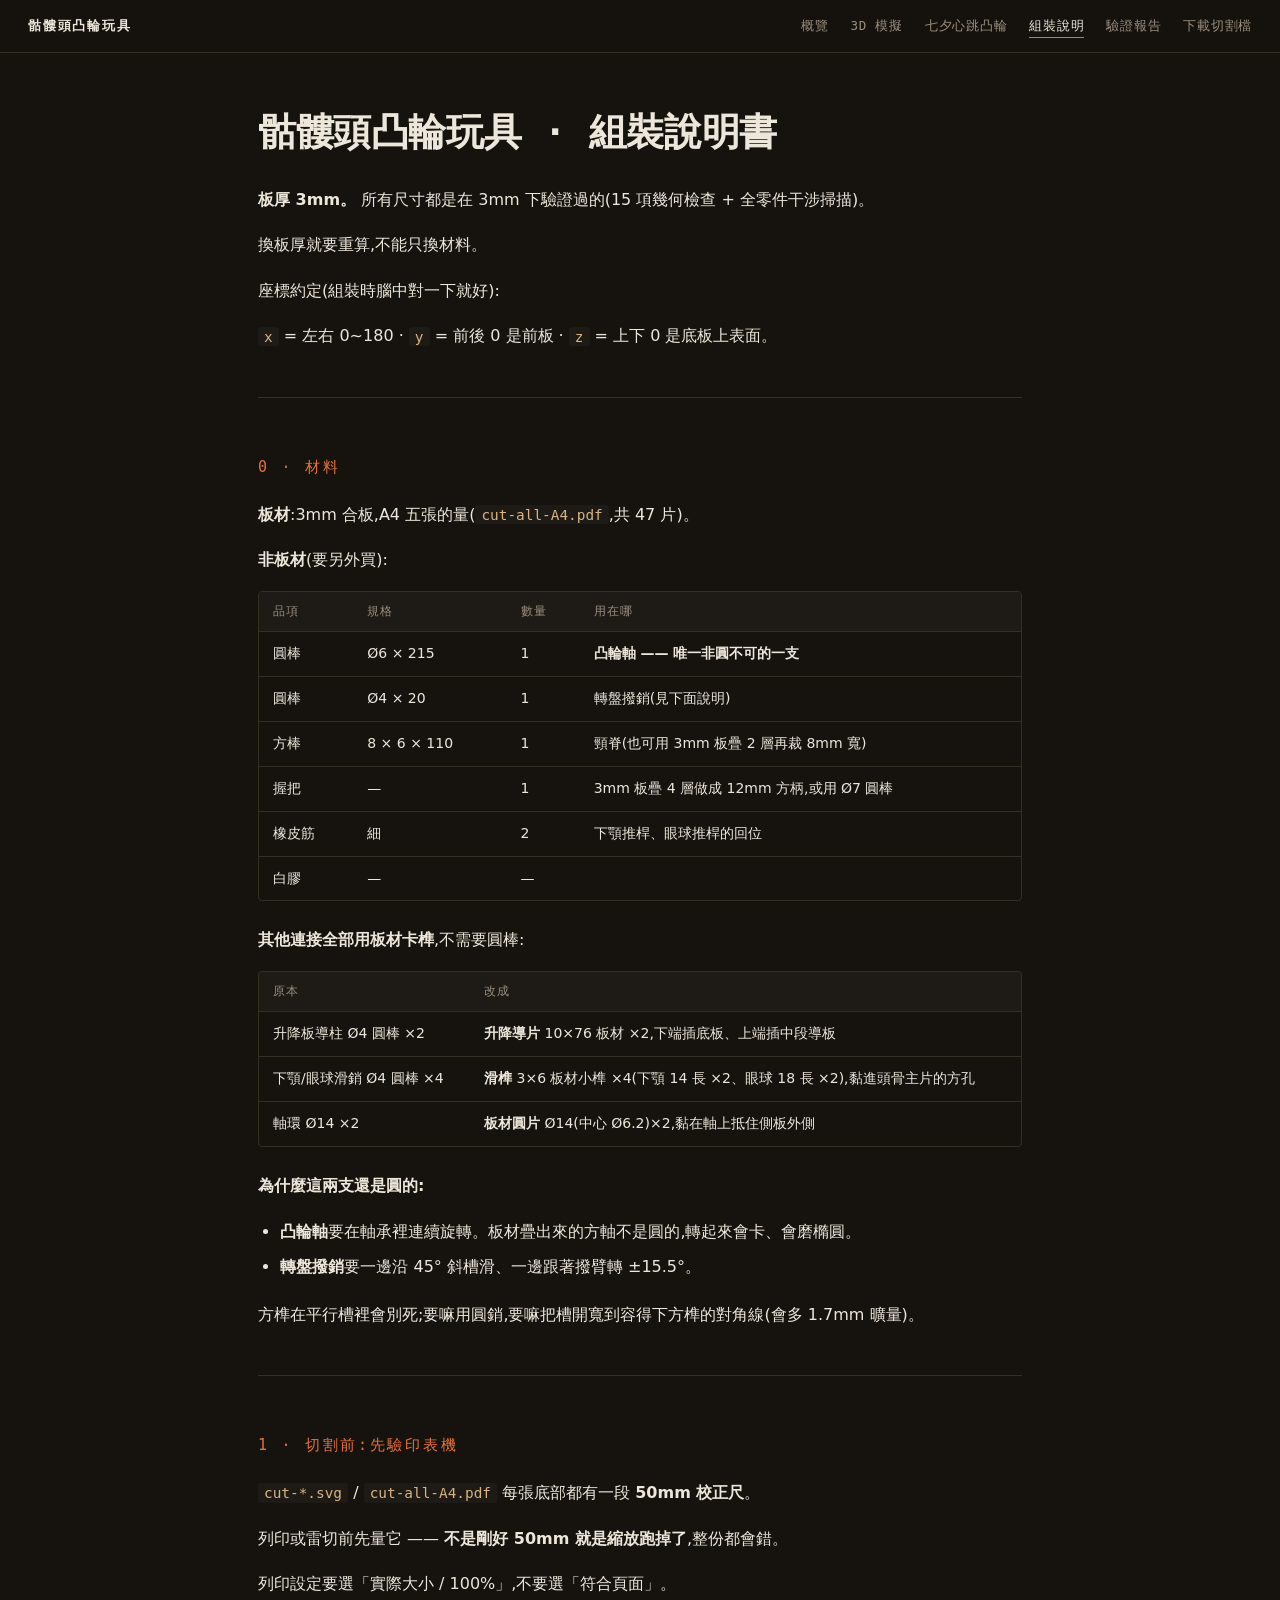
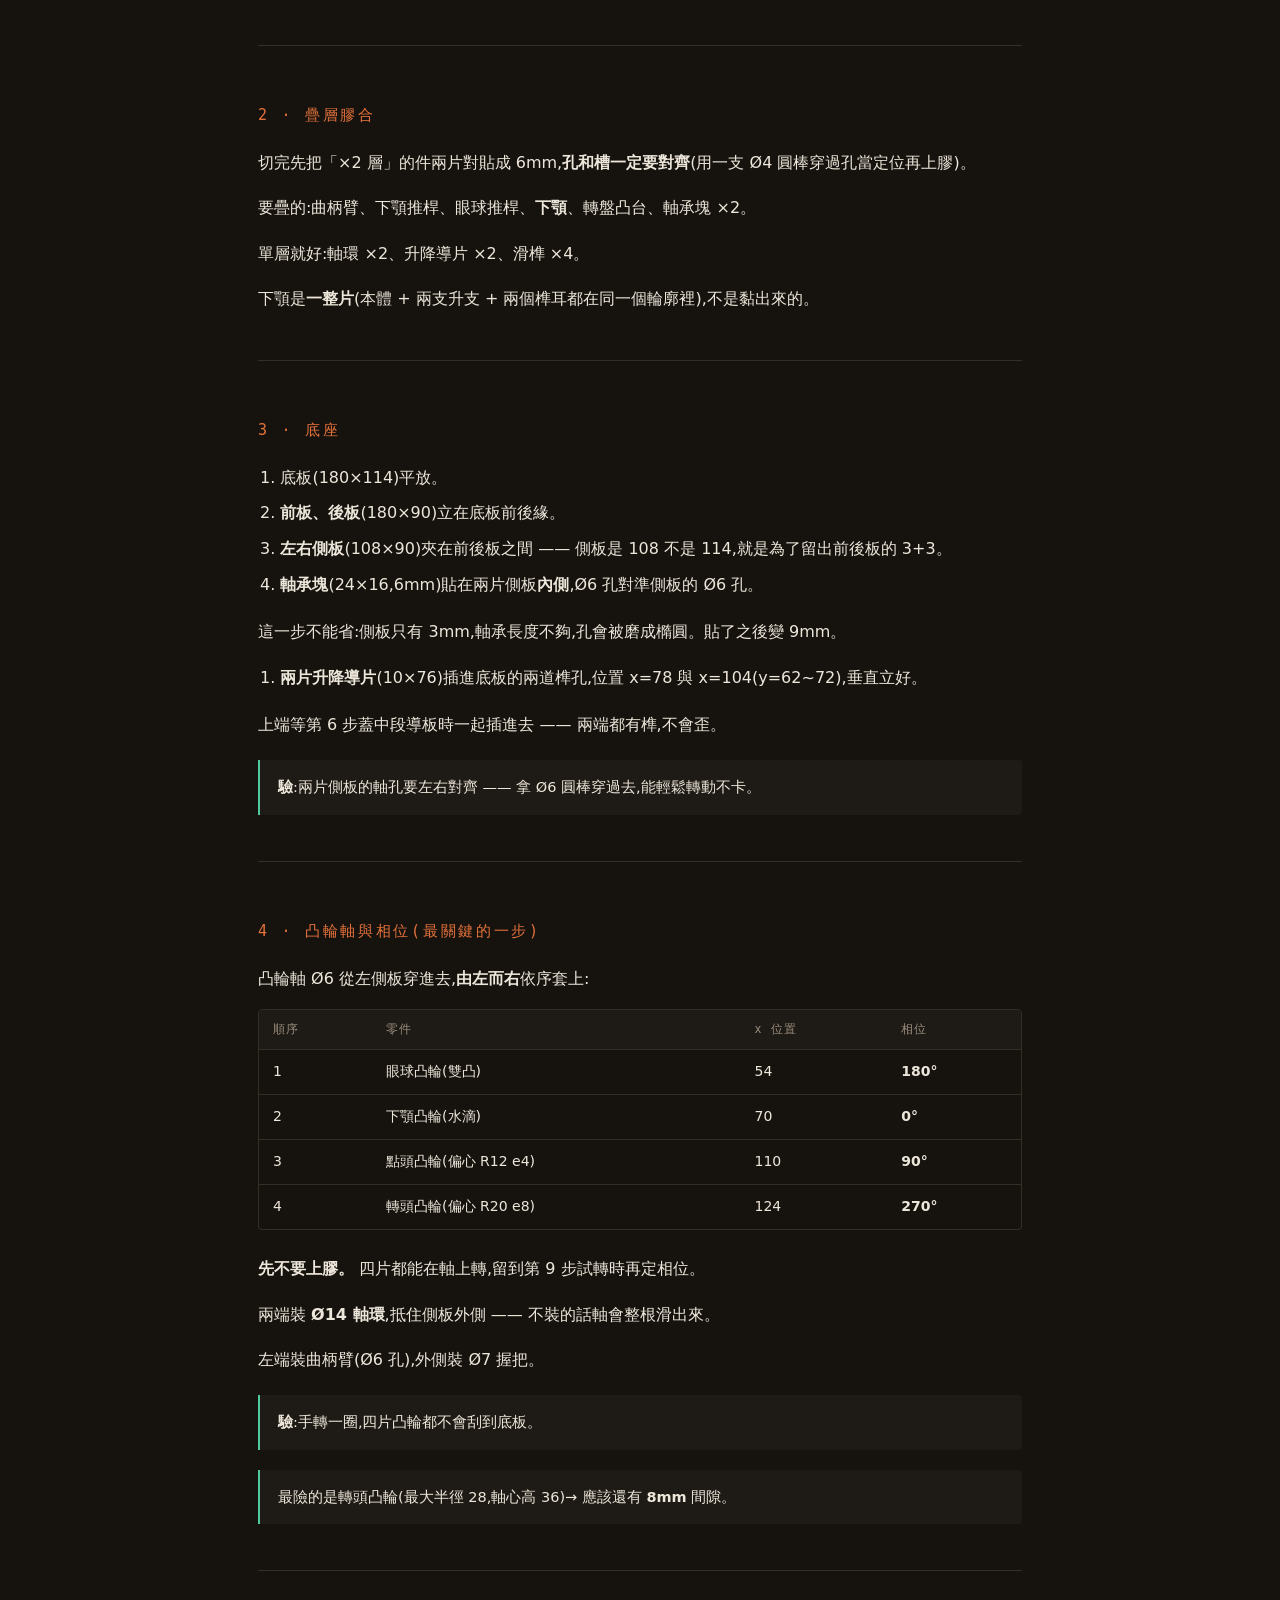
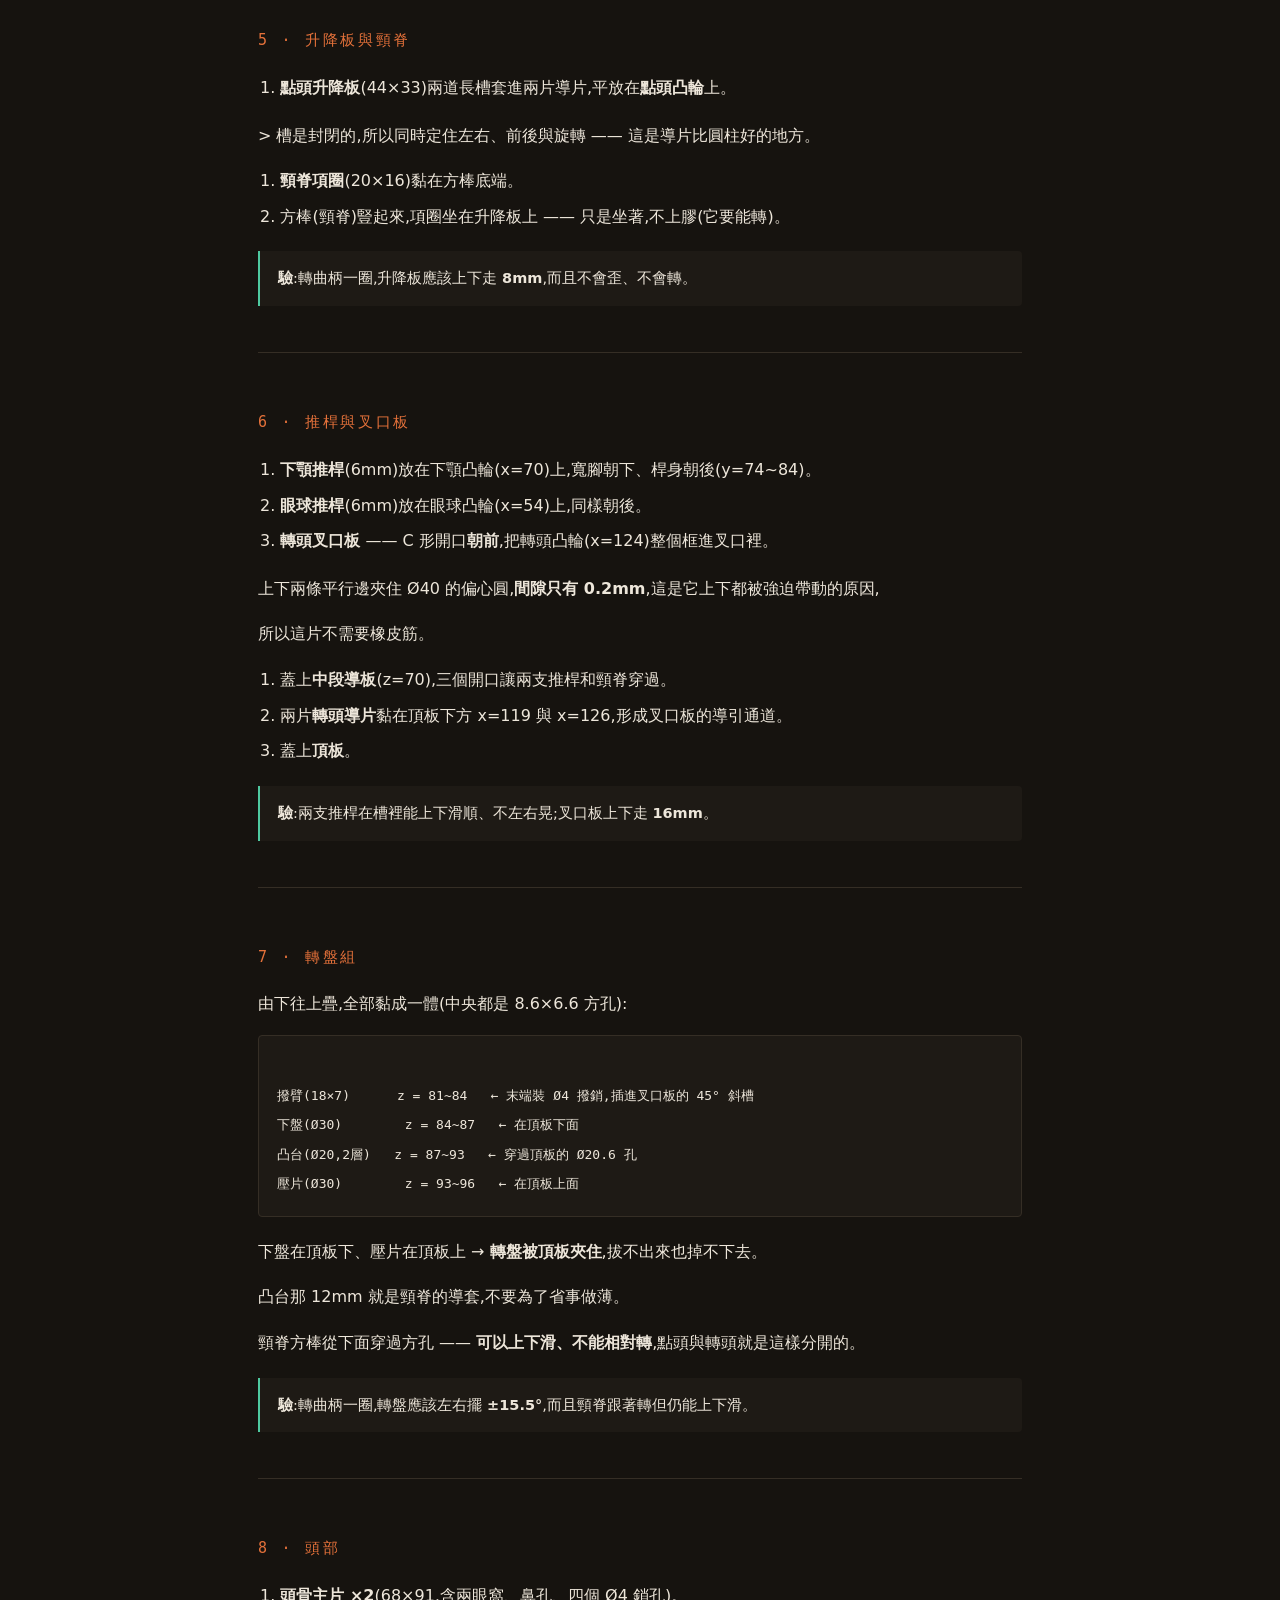
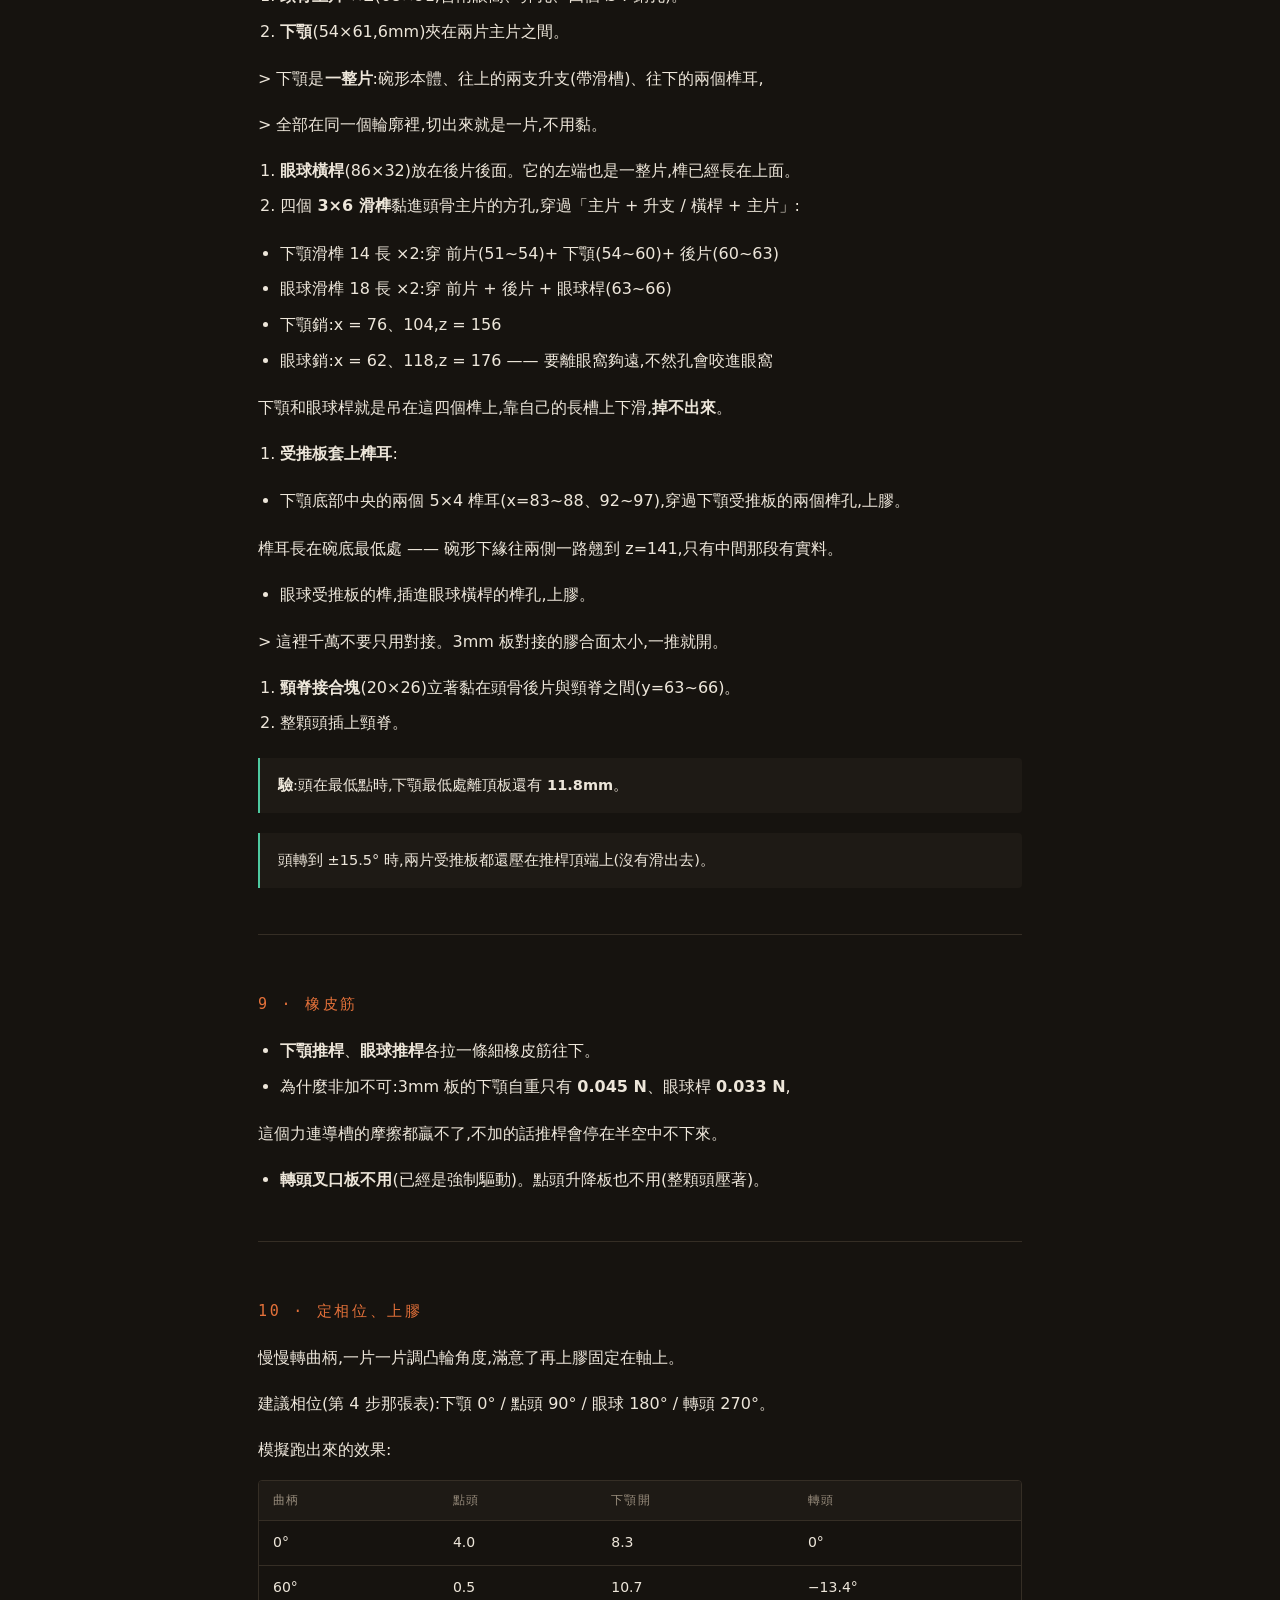
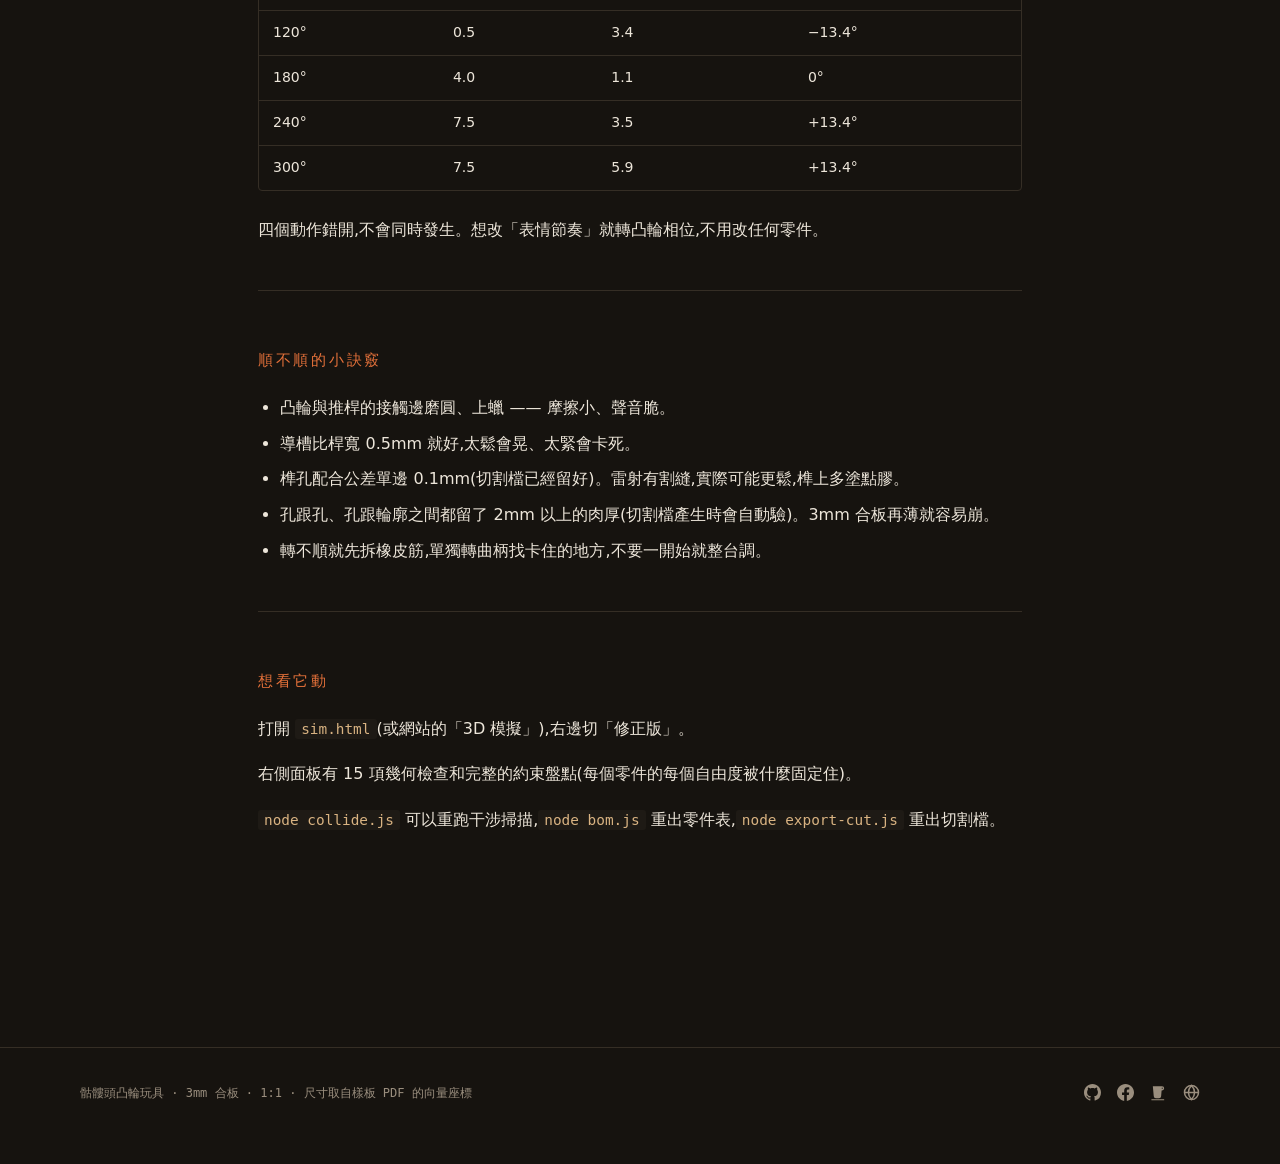
==== commit e06274d5: "feat: 七夕限定「心跳凸輪」入門版——heart.html 3D 模擬+8 項整圈檢查,切割檔由模型產生(15 片一張 A4),站內導覽與下載區同步 Co-Authored-By: Claude " ====
--- a/assembly.html
+++ b/assembly.html
@@ -11,6 +11,7 @@
 <nav class="nav"><a class="brand" href="./">骷髏頭凸輪玩具</a>
   <a href="./">概覽</a>
   <a href="sim.html">3D 模擬</a>
+  <a href="heart.html">七夕心跳凸輪</a>
   <a href="assembly.html" class="on">組裝說明</a>
   <a href="findings.html">驗證報告</a>
   <a href="#download">下載切割檔</a></nav>
@@ -215,7 +216,7 @@
   </span>
 </div></div>
 
-<!-- yz-promo-footer v9 | 三件套+BMC 注意力效果 | https://github.com/yazelin/promo-footer-skill -->
+<!-- yz-promo-footer v11 | 三件套+BMC 注意力效果 | https://github.com/yazelin/promo-footer-skill -->
 <script>
 (function(){"use strict";
 if(window.__yzPromoInit)return;window.__yzPromoInit=1;
@@ -226,7 +227,7 @@
 try{if(window.matchMedia&&matchMedia("(prefers-reduced-motion: reduce)").matches)return}catch(e){}
 var REPO="skull-cam-toy",INJECT=false,ADDBLOG=true;
 var GH=REPO?"https://github.com/yazelin/"+REPO:"https://github.com/yazelin";
-var LINES=["嘿，這裡這裡，我是咖啡按鈕","我是一顆很努力的按鈕，求被點一下","噓，亞澤不知道我在偷偷拉贊助","你看我跳得這麼賣力，不請一杯嗎？","不請也沒關係，你來玩我就很開心","免費給你玩的，想寵亞澤再說","一杯咖啡，是下一個作品的燃料","你的咖啡會變成下一個作品，真的","咖啡因進入亞澤體內，程式碼就會長出來","亞澤說，有人請咖啡他會開心一整天","只是一杯咖啡，但亞澤會記得你","用愛發電中，咖啡因可提升發電效率","覺得好玩嗎？抖內一下下","這個網站沒有廣告，只有我這顆按鈕"];
+var LINES=["嘿，這裡這裡，我是咖啡按鈕","我是一顆很努力的按鈕，求被點一下","噓，亞澤不知道我在偷偷拉贊助","你看我跳得這麼賣力，不請一杯嗎？","不請也沒關係，你來玩我就很開心","免費給你玩的，想寵亞澤再說","一杯咖啡，是下一個作品的燃料","你的咖啡會變成下一個作品，真的","咖啡因進入亞澤體內，程式碼就會自己寫完","亞澤說，有人請咖啡他會開心一整天","只是一杯咖啡，但亞澤會記得你","用愛發電中，咖啡因可提升發電效率","覺得好玩嗎？抖內一下下","這個網站沒有廣告，只有我這顆按鈕"];
 var ICONS={blog:'<svg viewBox="0 0 24 24" width="18" height="18" fill="currentColor" aria-hidden="true"><path d="M12 2C6.48 2 2 6.48 2 12s4.48 10 10 10 10-4.48 10-10S17.52 2 12 2zm-1 17.93c-3.95-.49-7-3.85-7-7.93 0-.62.08-1.21.21-1.79L9 15v1c0 1.1.9 2 2 2v1.93zm6.9-2.54c-.26-.81-1-1.39-1.9-1.39h-1v-3c0-.55-.45-1-1-1H8v-2h2c.55 0 1-.45 1-1V7h2c1.1 0 2-.9 2-2v-.41c2.93 1.19 5 4.06 5 7.41 0 2.08-.8 3.97-2.1 5.39z"/></svg>',gh:'<svg viewBox="0 0 24 24" width="18" height="18" fill="currentColor" aria-hidden="true"><path d="M12 .297c-6.63 0-12 5.373-12 12 0 5.303 3.438 9.8 8.205 11.385.6.113.82-.258.82-.577 0-.285-.01-1.04-.015-2.04-3.338.724-4.042-1.61-4.042-1.61C4.422 18.07 3.633 17.7 3.633 17.7c-1.087-.744.084-.729.084-.729 1.205.084 1.838 1.236 1.838 1.236 1.07 1.835 2.809 1.305 3.495.998.108-.776.417-1.305.76-1.605-2.665-.3-5.466-1.332-5.466-5.93 0-1.31.465-2.38 1.235-3.22-.135-.303-.54-1.523.105-3.176 0 0 1.005-.322 3.3 1.23.96-.267 1.98-.399 3-.405 1.02.006 2.04.138 3 .405 2.28-1.552 3.285-1.23 3.285-1.23.645 1.653.24 2.873.12 3.176.765.84 1.23 1.91 1.23 3.22 0 4.61-2.805 5.625-5.475 5.92.42.36.81 1.096.81 2.22 0 1.606-.015 2.896-.015 3.286 0 .315.21.69.825.57C20.565 22.092 24 17.592 24 12.297c0-6.627-5.373-12-12-12"/></svg>',fb:'<svg viewBox="0 0 24 24" width="18" height="18" fill="currentColor" aria-hidden="true"><path d="M9.101 23.691v-7.98H6.627v-3.667h2.474v-1.58c0-4.085 1.848-5.978 5.858-5.978.401 0 .955.042 1.468.103a8.68 8.68 0 0 1 1.141.195v3.325a8.623 8.623 0 0 0-.653-.036 26.805 26.805 0 0 0-.733-.009c-.707 0-1.259.096-1.675.309a1.686 1.686 0 0 0-.679.622c-.258.42-.374.995-.374 1.752v1.297h3.919l-.386 2.103-.287 1.564h-3.246v8.245C19.396 23.238 24 18.179 24 12.044c0-6.627-5.373-12-12-12s-12 5.373-12 12c0 5.628 3.874 10.35 9.101 11.647Z"/></svg>',bmc:'<svg viewBox="0 0 24 24" width="18" height="18" fill="currentColor" aria-hidden="true"><path d="M20.216 6.415l-.132-.666c-.119-.598-.388-1.163-1.001-1.379-.197-.069-.42-.098-.57-.241-.152-.143-.196-.366-.231-.572-.065-.378-.125-.756-.192-1.133-.057-.325-.102-.69-.25-.987-.195-.4-.597-.634-.996-.788a5.723 5.723 0 00-.626-.194c-1-.263-2.05-.36-3.077-.416a25.834 25.834 0 00-3.7.062c-.915.083-1.88.184-2.75.5-.318.116-.646.256-.888.501-.297.302-.393.77-.177 1.146.154.267.415.456.692.58.36.162.737.284 1.123.366 1.075.238 2.189.331 3.287.37 1.218.05 2.437.01 3.65-.118.299-.033.598-.073.896-.119.352-.054.578-.513.474-.834-.124-.383-.457-.531-.834-.473-.466.074-.96.108-1.382.146-1.177.08-2.358.082-3.536.006a22.228 22.228 0 01-1.157-.107c-.086-.01-.18-.025-.258-.036-.243-.036-.484-.08-.724-.13-.111-.027-.111-.185 0-.212h.005c.277-.06.557-.108.838-.147h.002c.131-.009.263-.032.394-.048a25.076 25.076 0 013.426-.12c.674.019 1.347.067 2.017.144l.228.031c.267.04.533.088.798.145.392.085.895.113 1.07.542.055.137.08.288.111.431l.319 1.484a.237.237 0 01-.199.284h-.003c-.037.006-.075.01-.112.015a36.704 36.704 0 01-4.743.295 37.059 37.059 0 01-4.699-.304c-.14-.017-.293-.042-.417-.06-.326-.048-.649-.108-.973-.161-.393-.065-.768-.032-1.123.161-.29.16-.527.404-.675.701-.154.316-.199.66-.267 1-.069.34-.176.707-.135 1.056.087.753.613 1.365 1.37 1.502a39.69 39.69 0 0011.343.376.483.483 0 01.535.53l-.071.697-1.018 9.907c-.041.41-.047.832-.125 1.237-.122.637-.553 1.028-1.182 1.171-.577.131-1.165.2-1.756.205-.656.004-1.31-.025-1.966-.022-.699.004-1.556-.06-2.095-.58-.475-.458-.54-1.174-.605-1.793l-.731-7.013-.322-3.094c-.037-.351-.286-.695-.678-.678-.336.015-.718.3-.678.679l.228 2.185.949 9.112c.147 1.344 1.174 2.068 2.446 2.272.742.12 1.503.144 2.257.156.966.016 1.942.053 2.892-.122 1.408-.258 2.465-1.198 2.616-2.657.34-3.332.683-6.663 1.024-9.995l.215-2.087a.484.484 0 01.39-.426c.402-.078.787-.212 1.074-.518.455-.488.546-1.124.385-1.766zm-1.478.772c-.145.137-.363.201-.578.233-2.416.359-4.866.54-7.308.46-1.748-.06-3.477-.254-5.207-.498-.17-.024-.353-.055-.47-.18-.22-.236-.111-.71-.054-.995.052-.26.152-.609.463-.646.484-.057 1.046.148 1.526.22.577.088 1.156.159 1.737.212 2.48.226 5.002.19 7.472-.14.45-.06.899-.13 1.345-.21.399-.072.84-.206 1.08.206.166.281.188.657.162.974a.544.544 0 01-.169.364zm-6.159 3.9c-.862.37-1.84.788-3.109.788a5.884 5.884 0 01-1.569-.217l.877 9.004c.065.78.717 1.38 1.5 1.38 0 0 1.243.065 1.658.065.447 0 1.786-.065 1.786-.065.783 0 1.434-.6 1.499-1.38l.94-9.95a3.996 3.996 0 00-1.322-.238c-.826 0-1.491.284-2.26.613z"/></svg>'};
 var CSS="@keyframes yzIdle{0%,55%,100%{transform:translateY(0)}62%{transform:translateY(-4px)}70%{transform:translateY(0)}78%{transform:translateY(-2px)}84%{transform:translateY(0)}}"+
 ".yz-idle{animation:yzIdle 2.6s ease-in-out infinite}"+
@@ -290,7 +291,5 @@
 if(document.readyState==="loading")document.addEventListener("DOMContentLoaded",boot);else boot();
 })();
 </script>
-
-
 </body>
 </html>
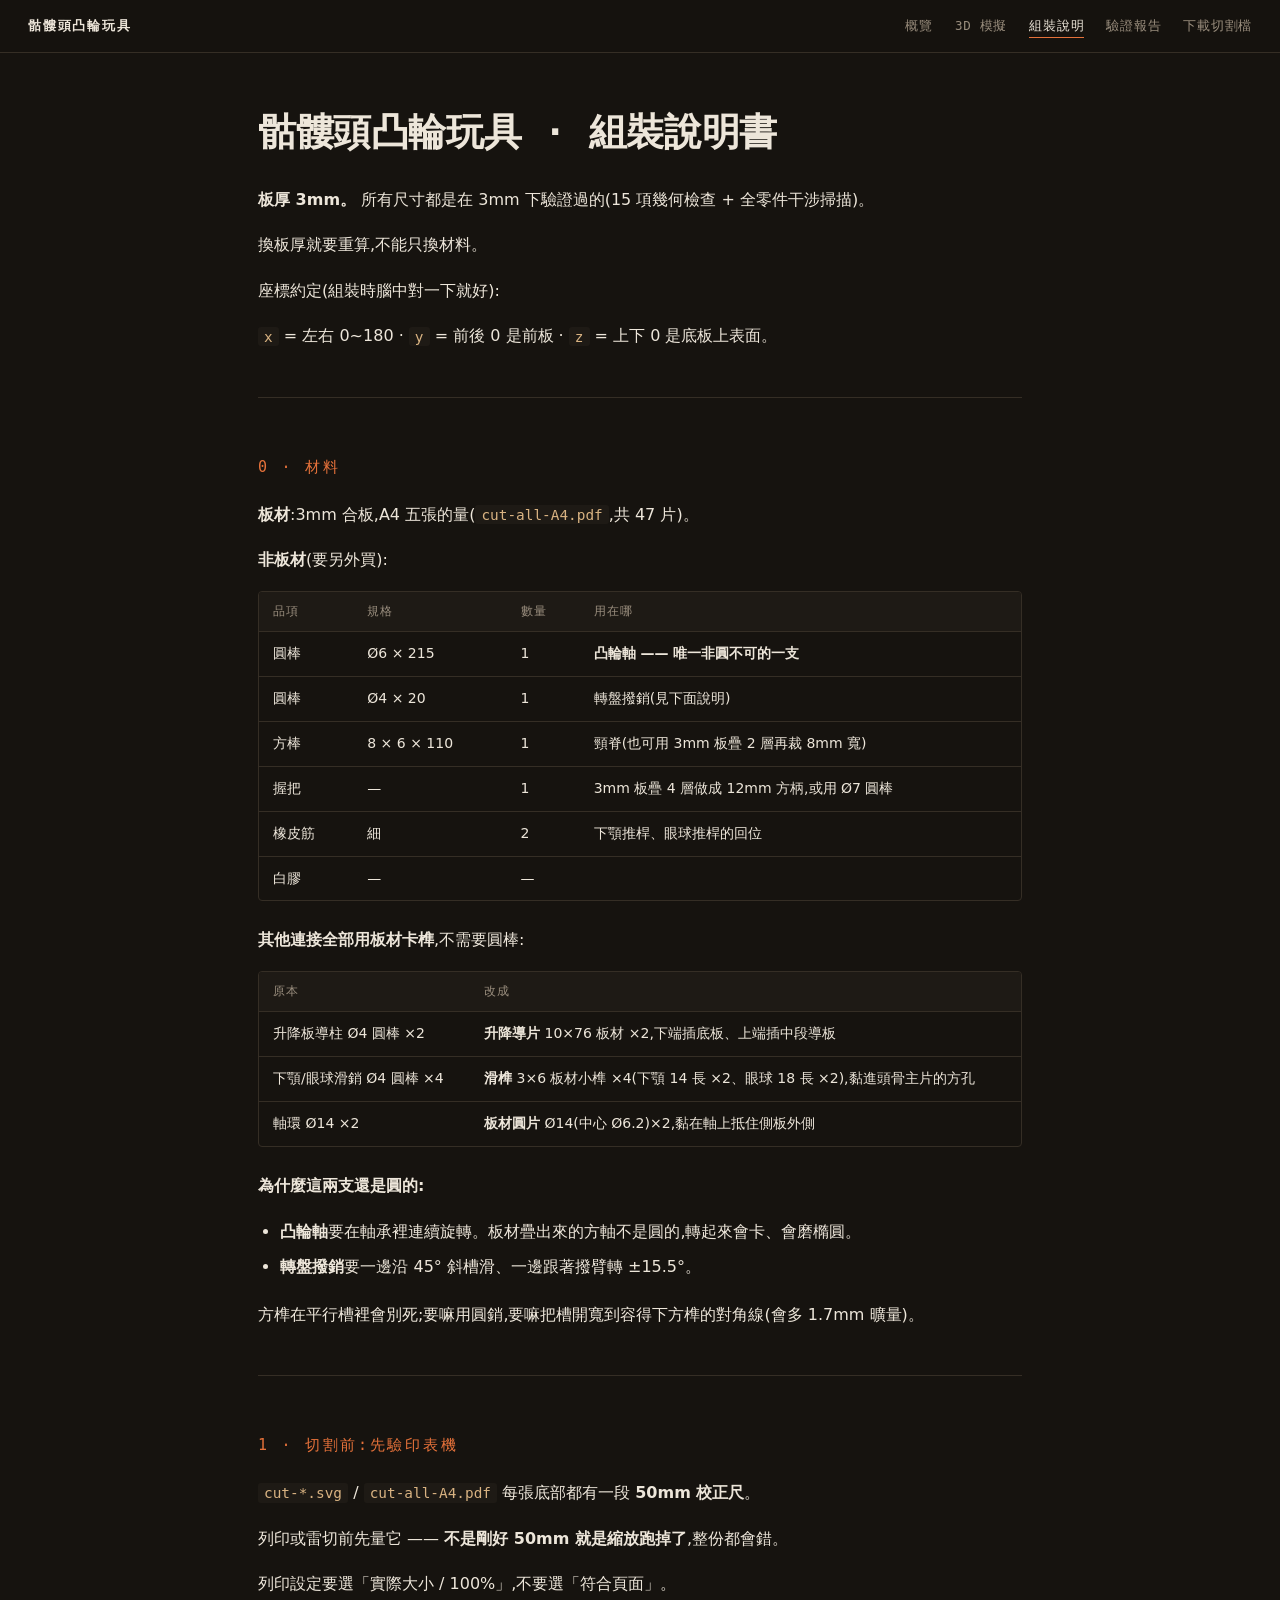
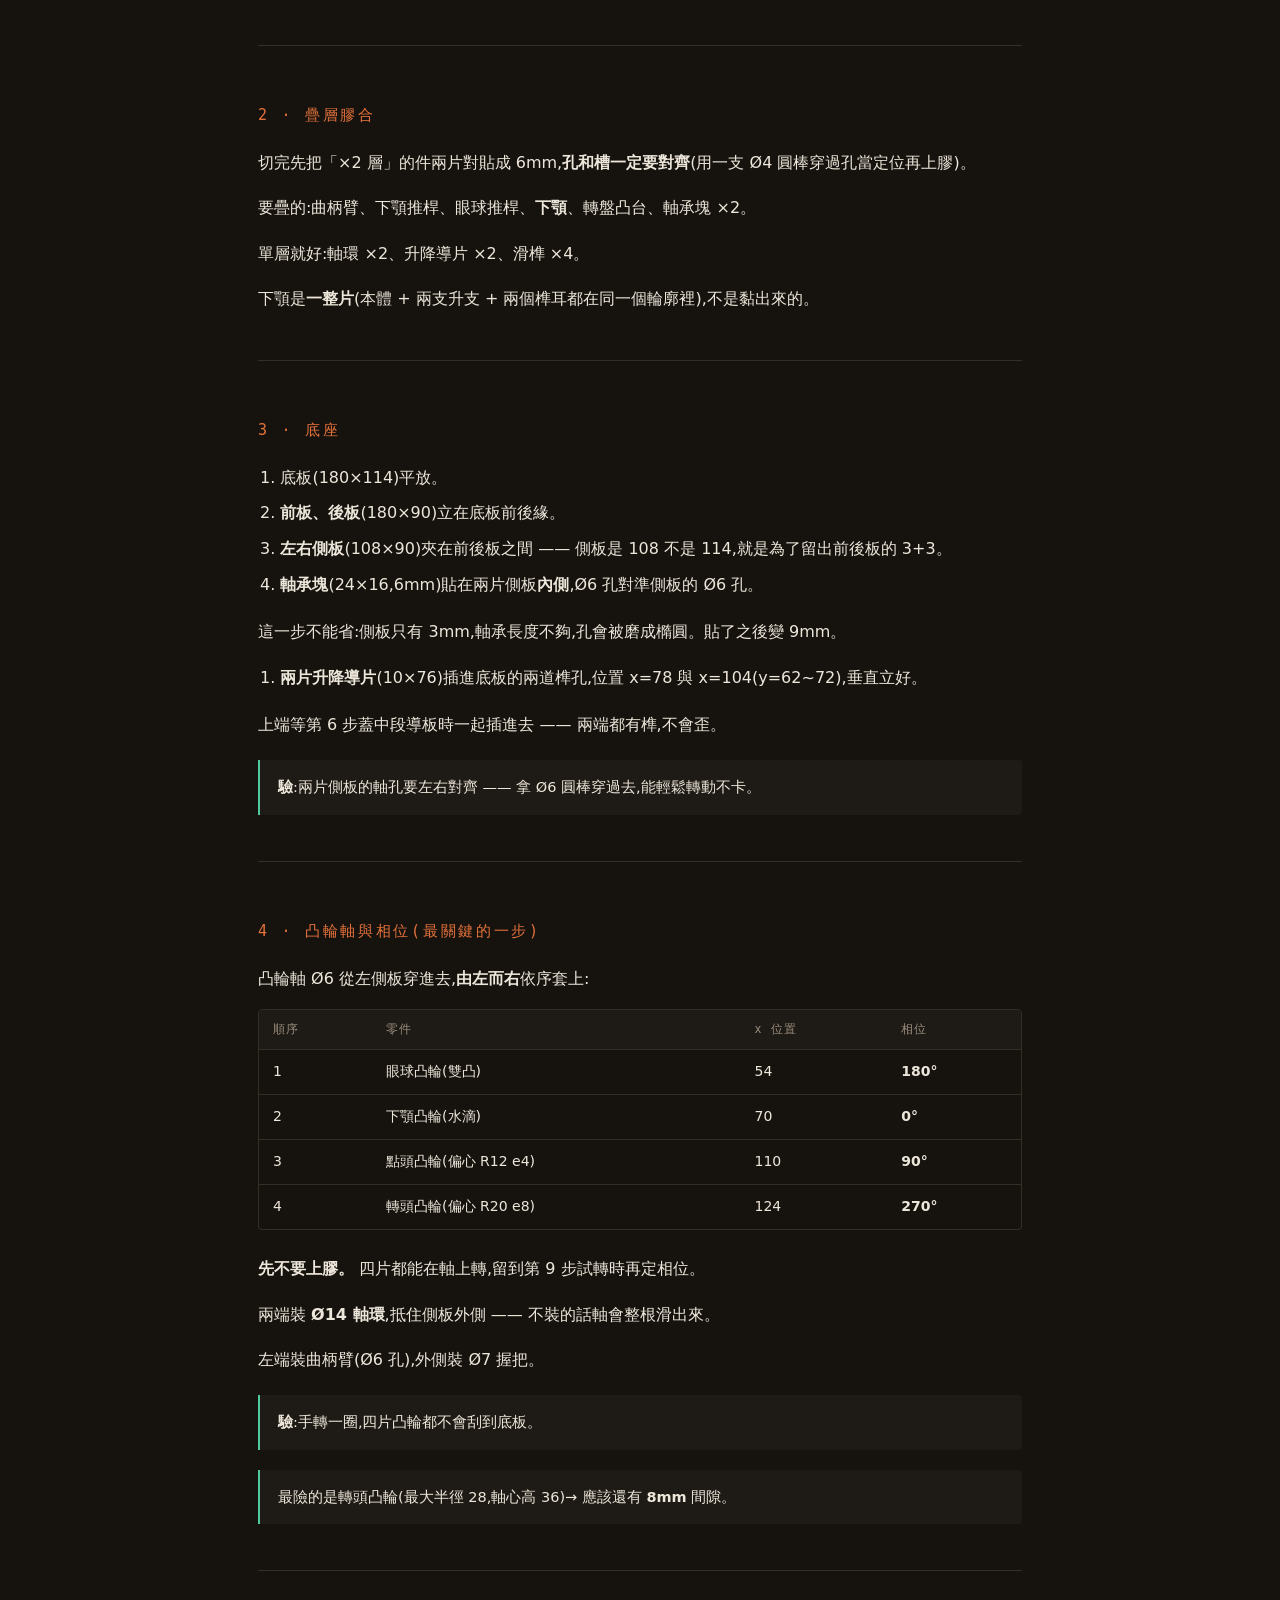
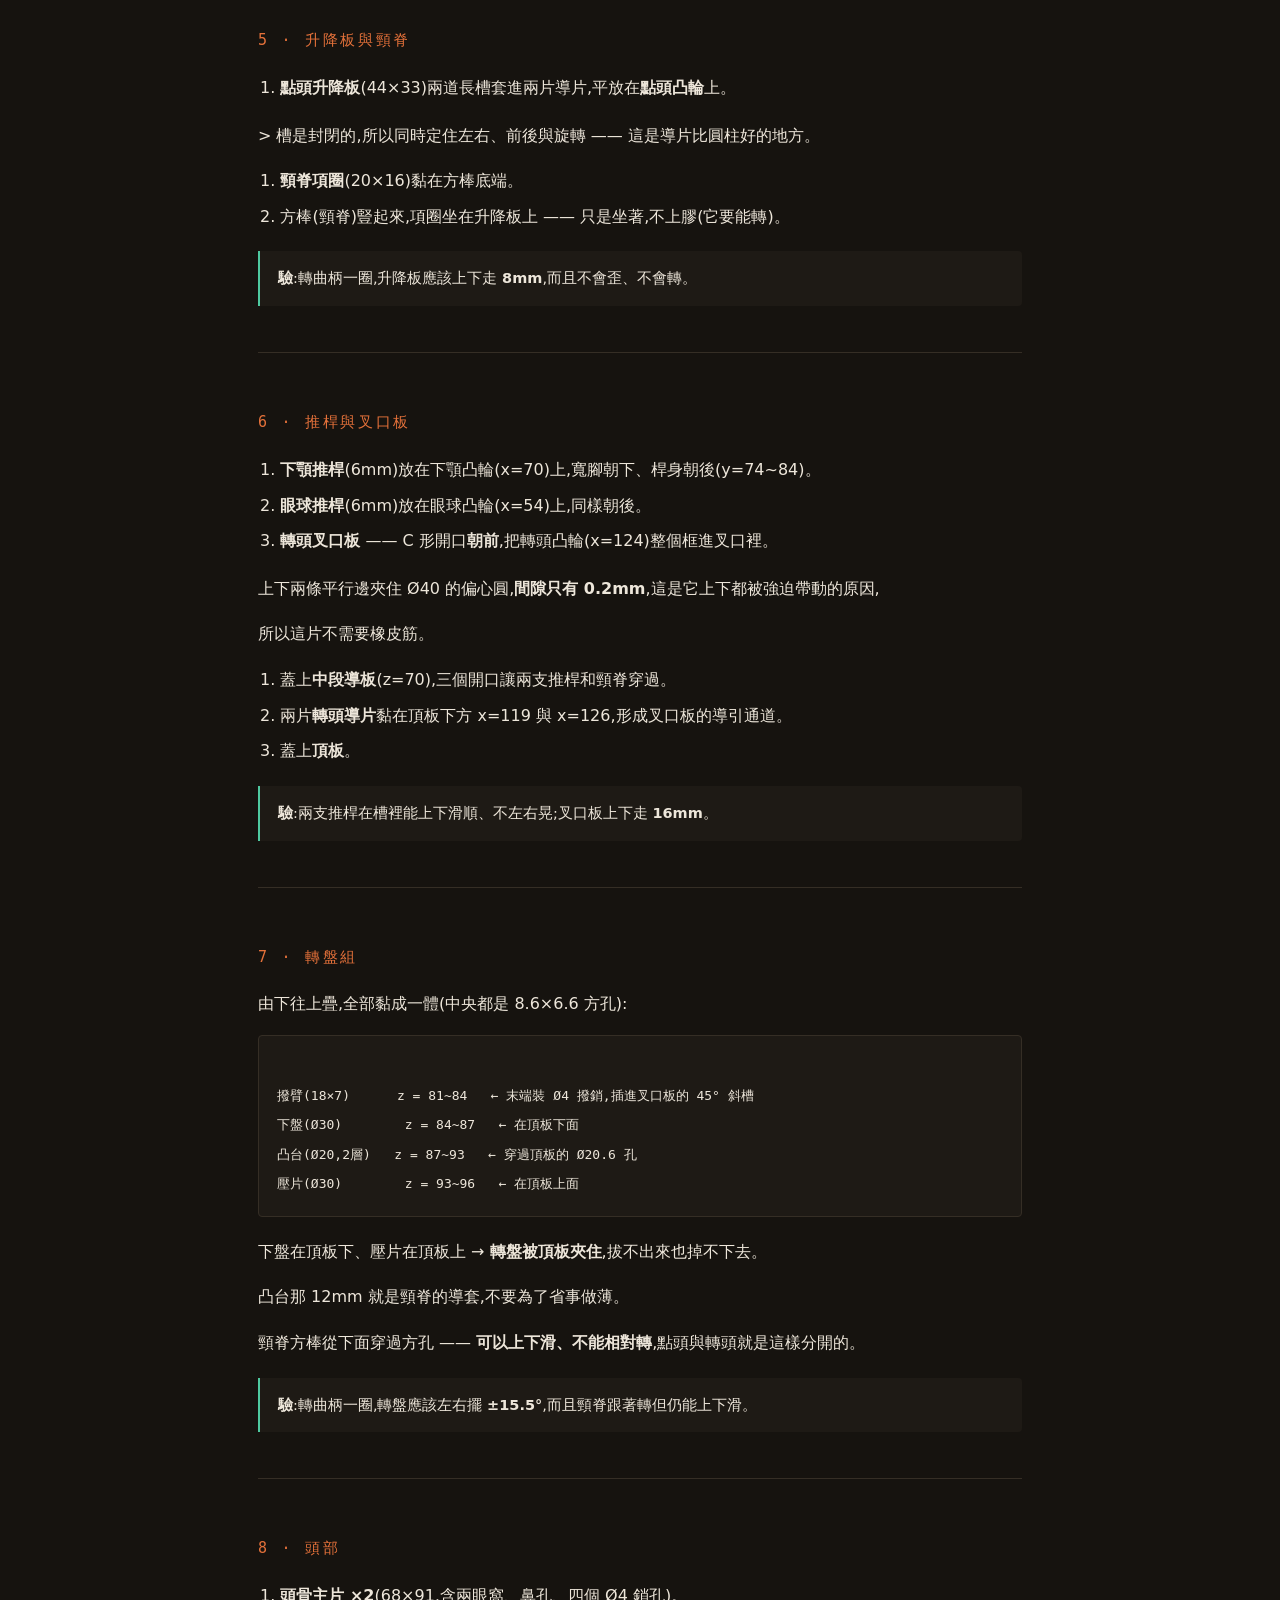
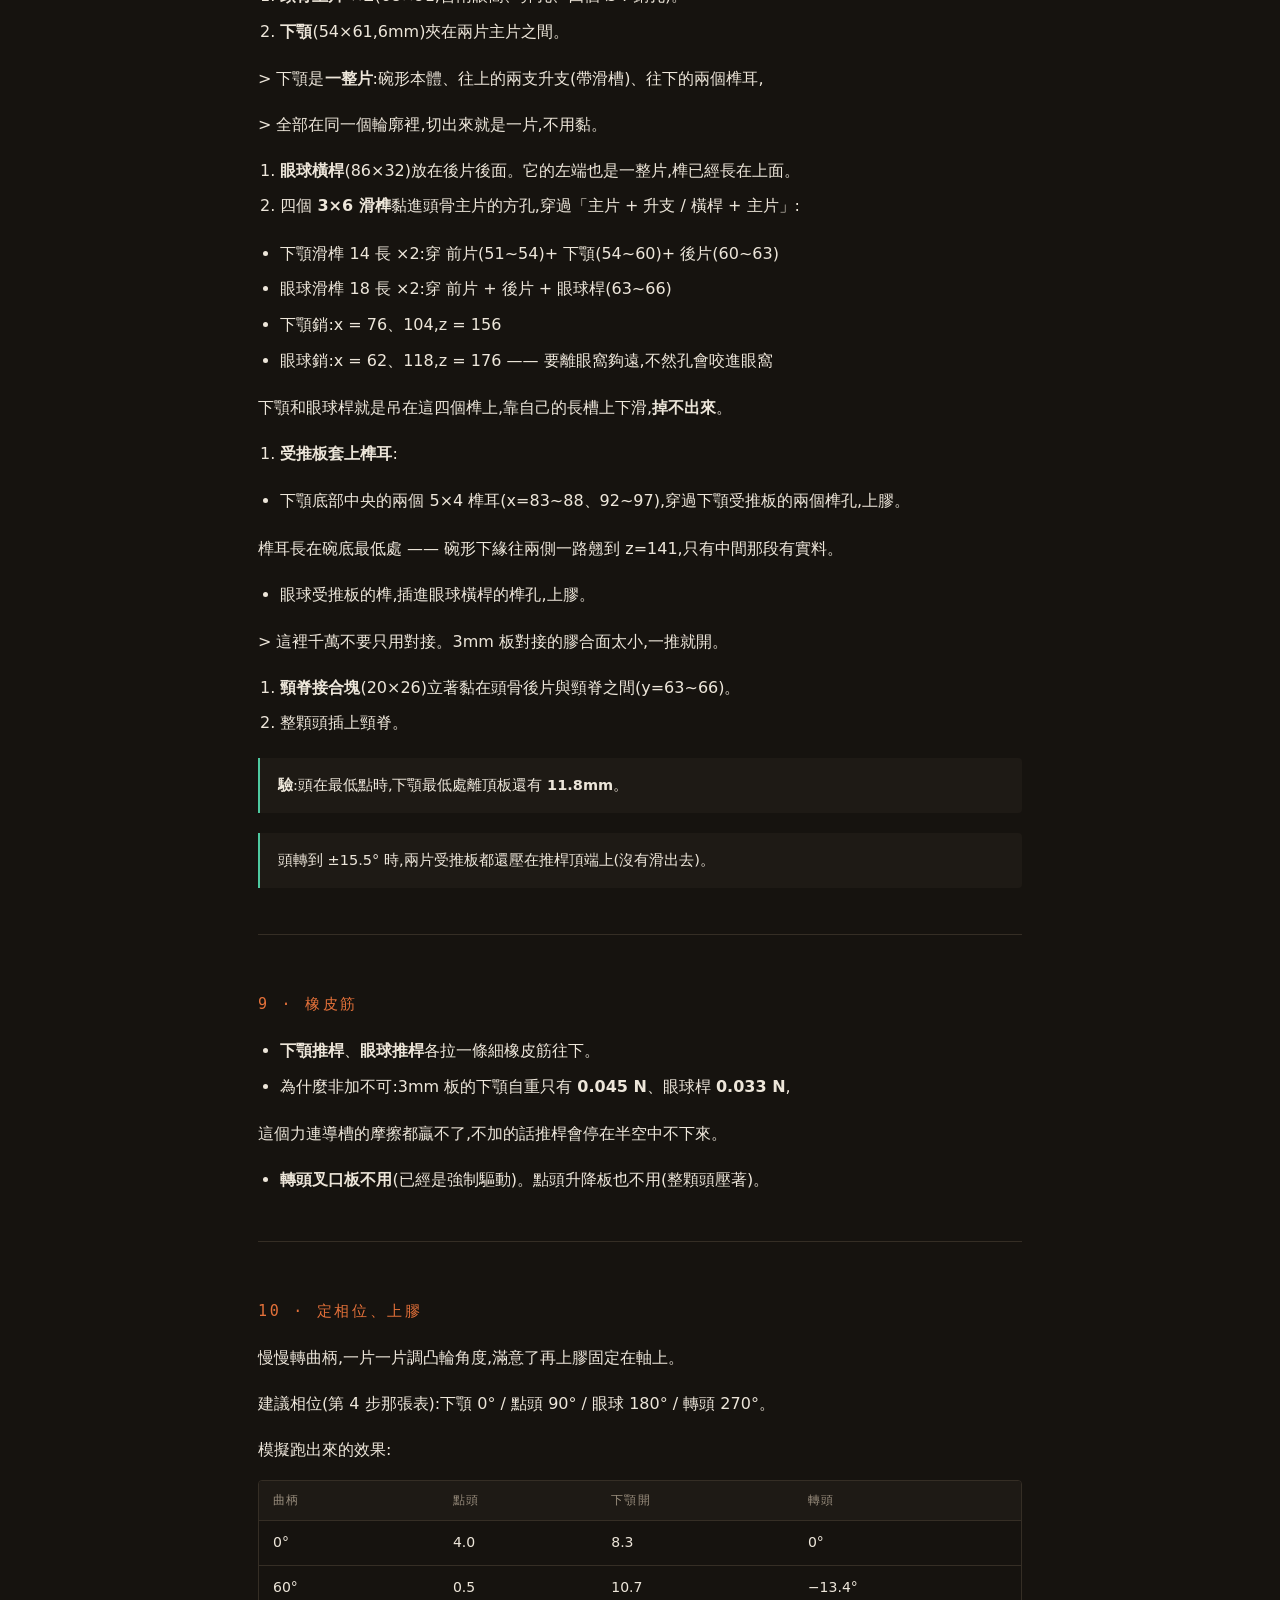
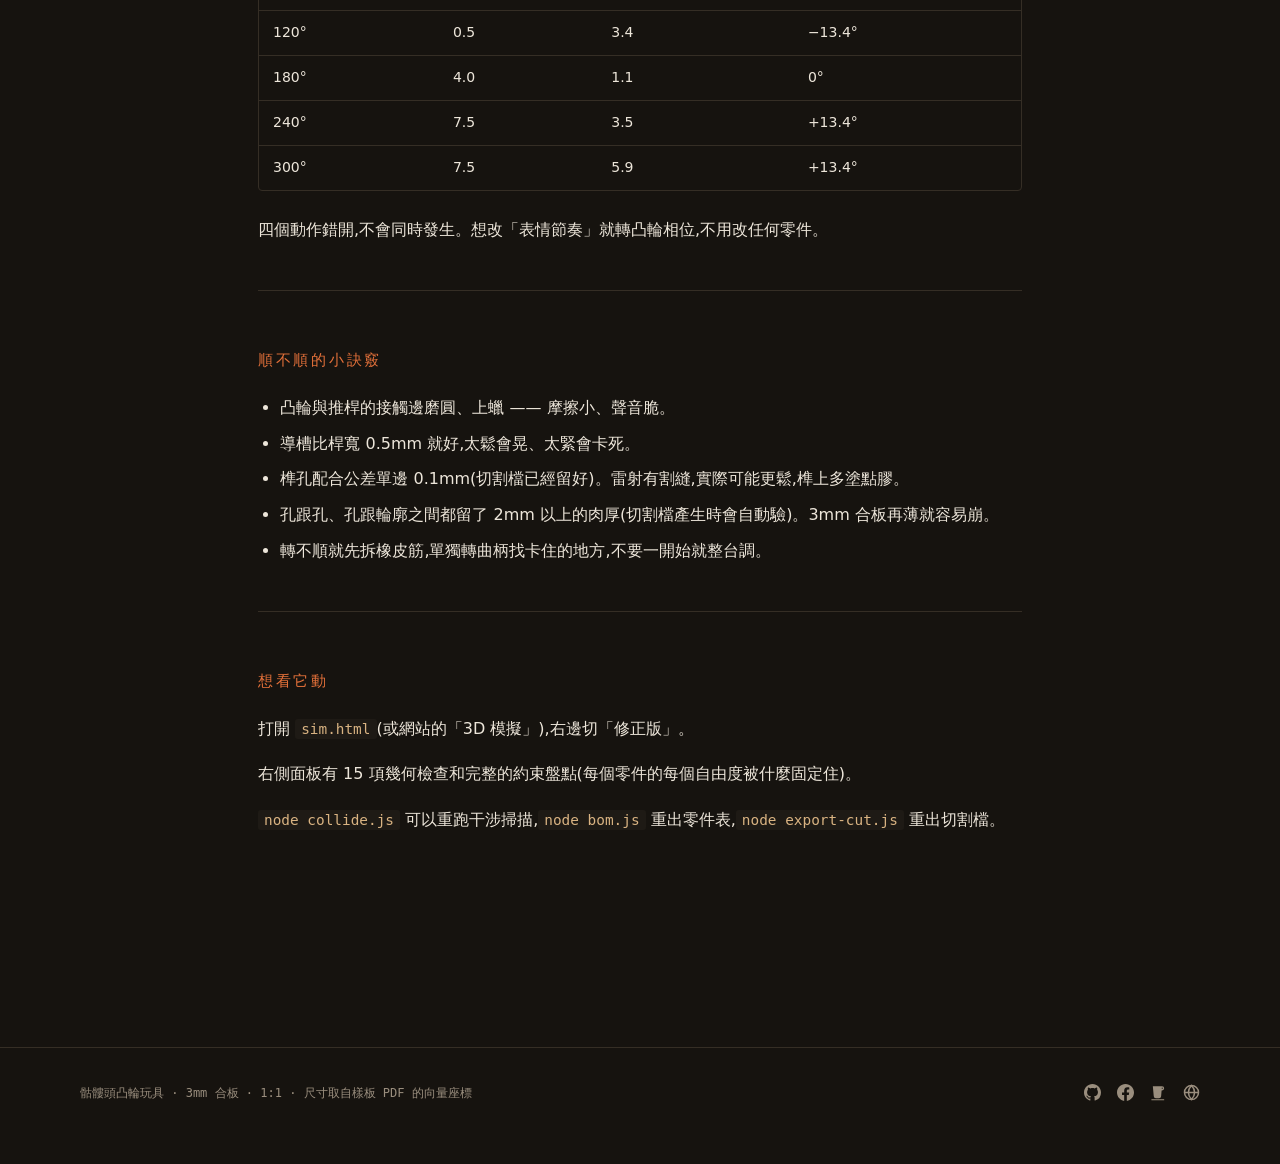
==== commit 2ac08bac: "feat(heart): 導片 2→4 圍成導套(防卡滯比 5→1.0)+零件自檢腳本(抓到心輪廓自交並修正);站內入口暫時下架當直播彩蛋 Co-Authored-By: Claude Fable 5" ====
--- a/assembly.html
+++ b/assembly.html
@@ -11,7 +11,6 @@
 <nav class="nav"><a class="brand" href="./">骷髏頭凸輪玩具</a>
   <a href="./">概覽</a>
   <a href="sim.html">3D 模擬</a>
-  <a href="heart.html">七夕心跳凸輪</a>
   <a href="assembly.html" class="on">組裝說明</a>
   <a href="findings.html">驗證報告</a>
   <a href="#download">下載切割檔</a></nav>
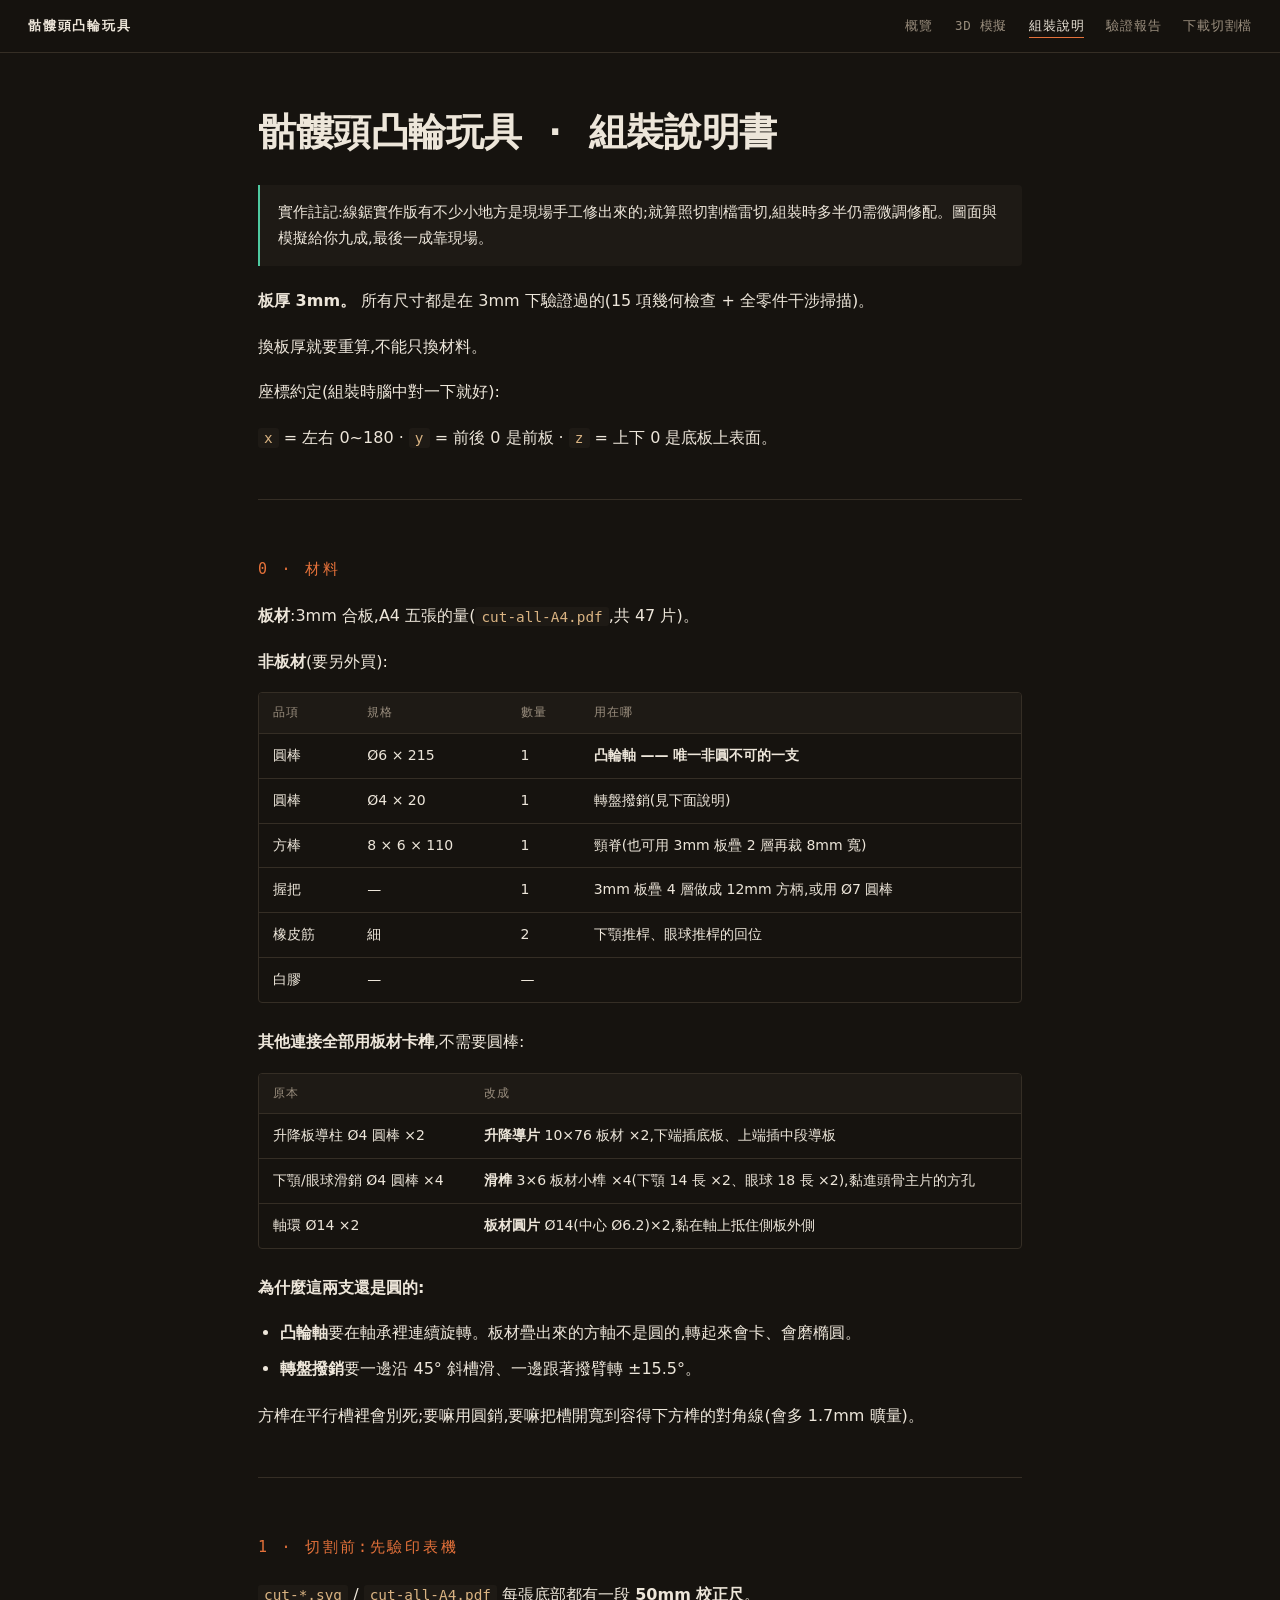
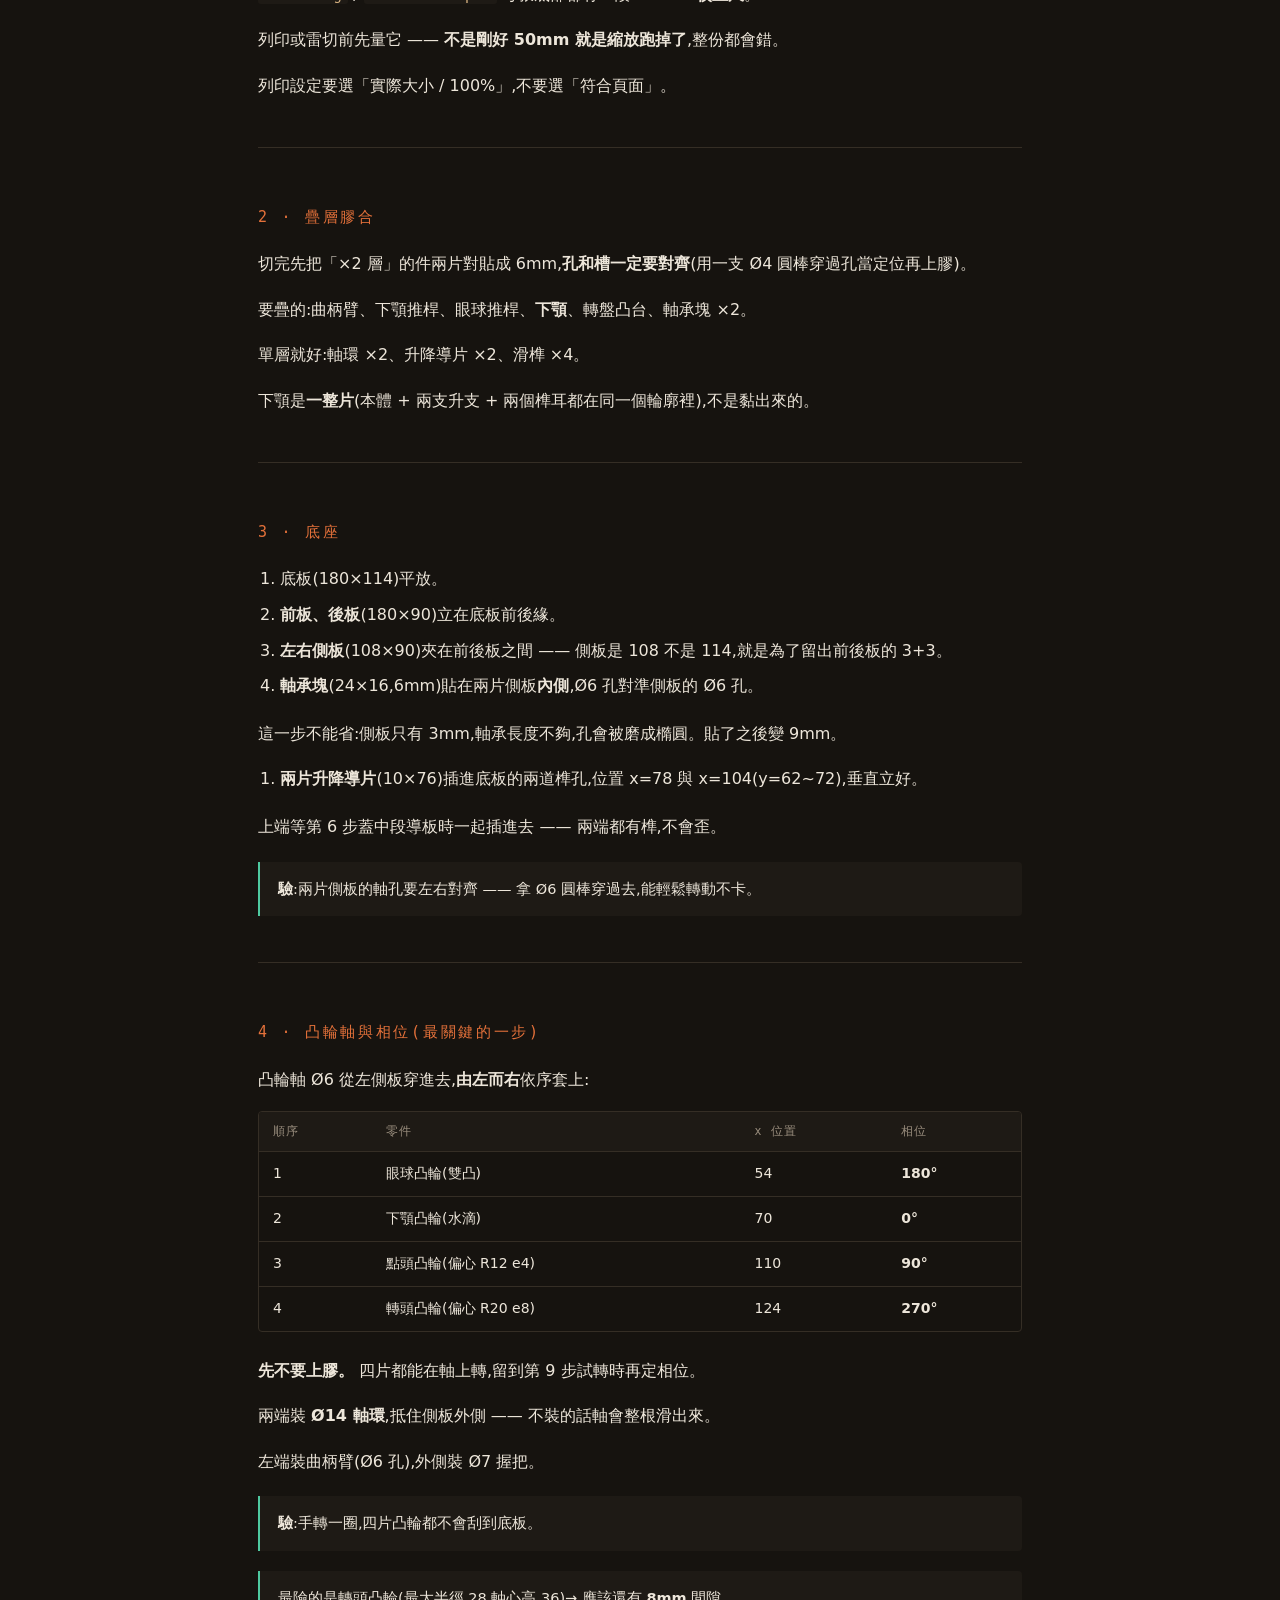
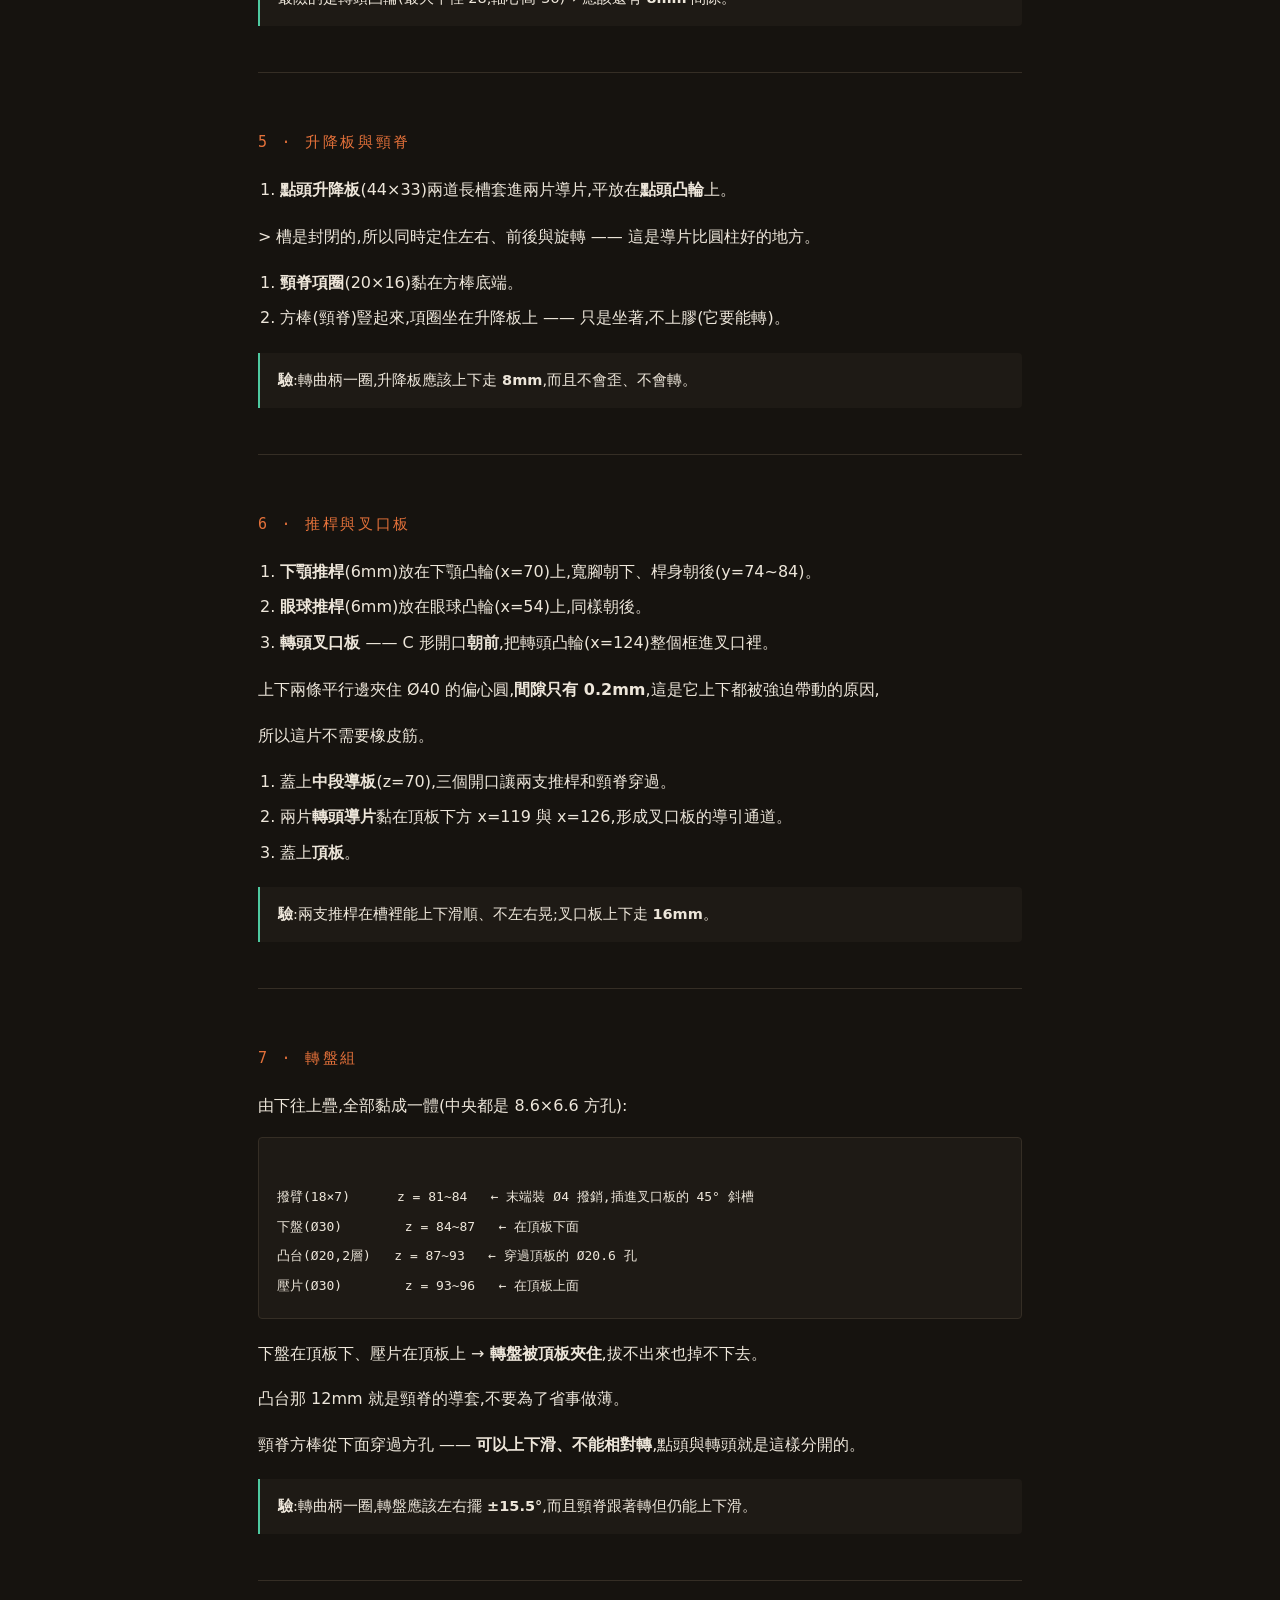
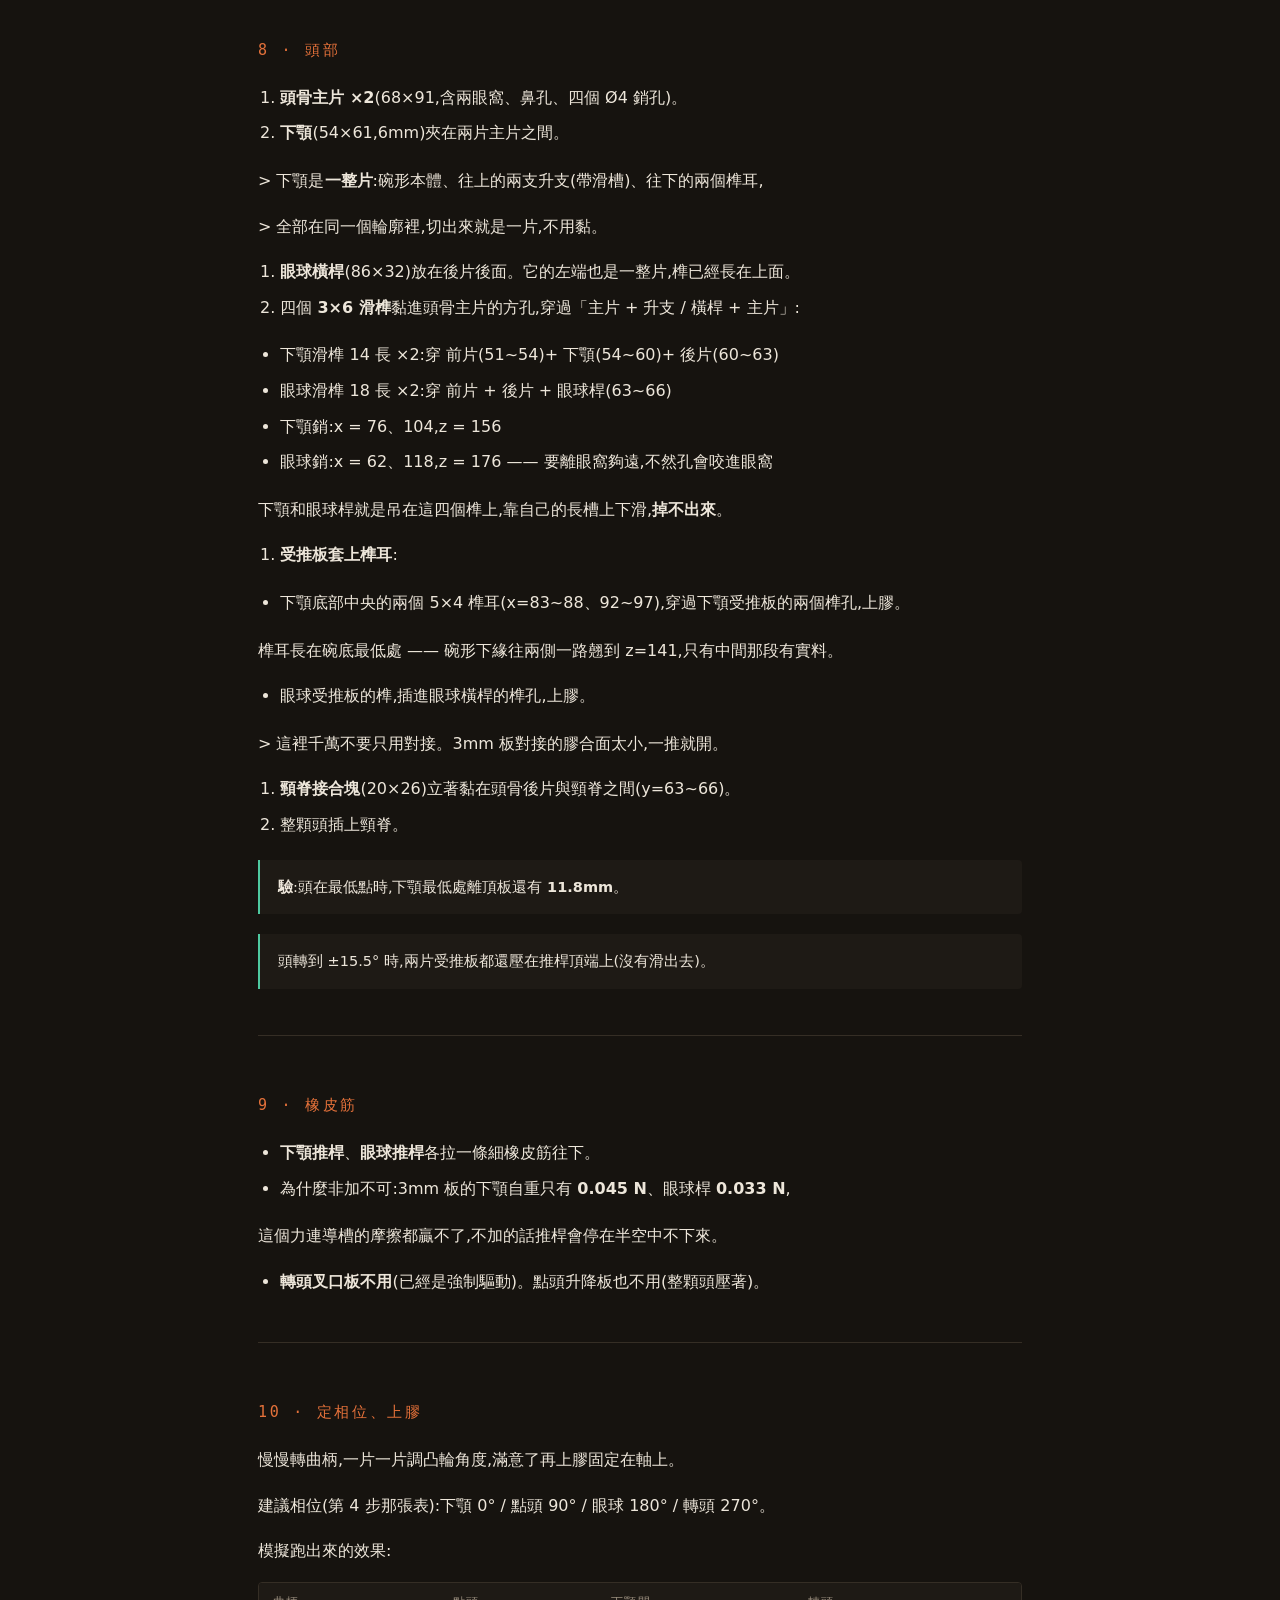
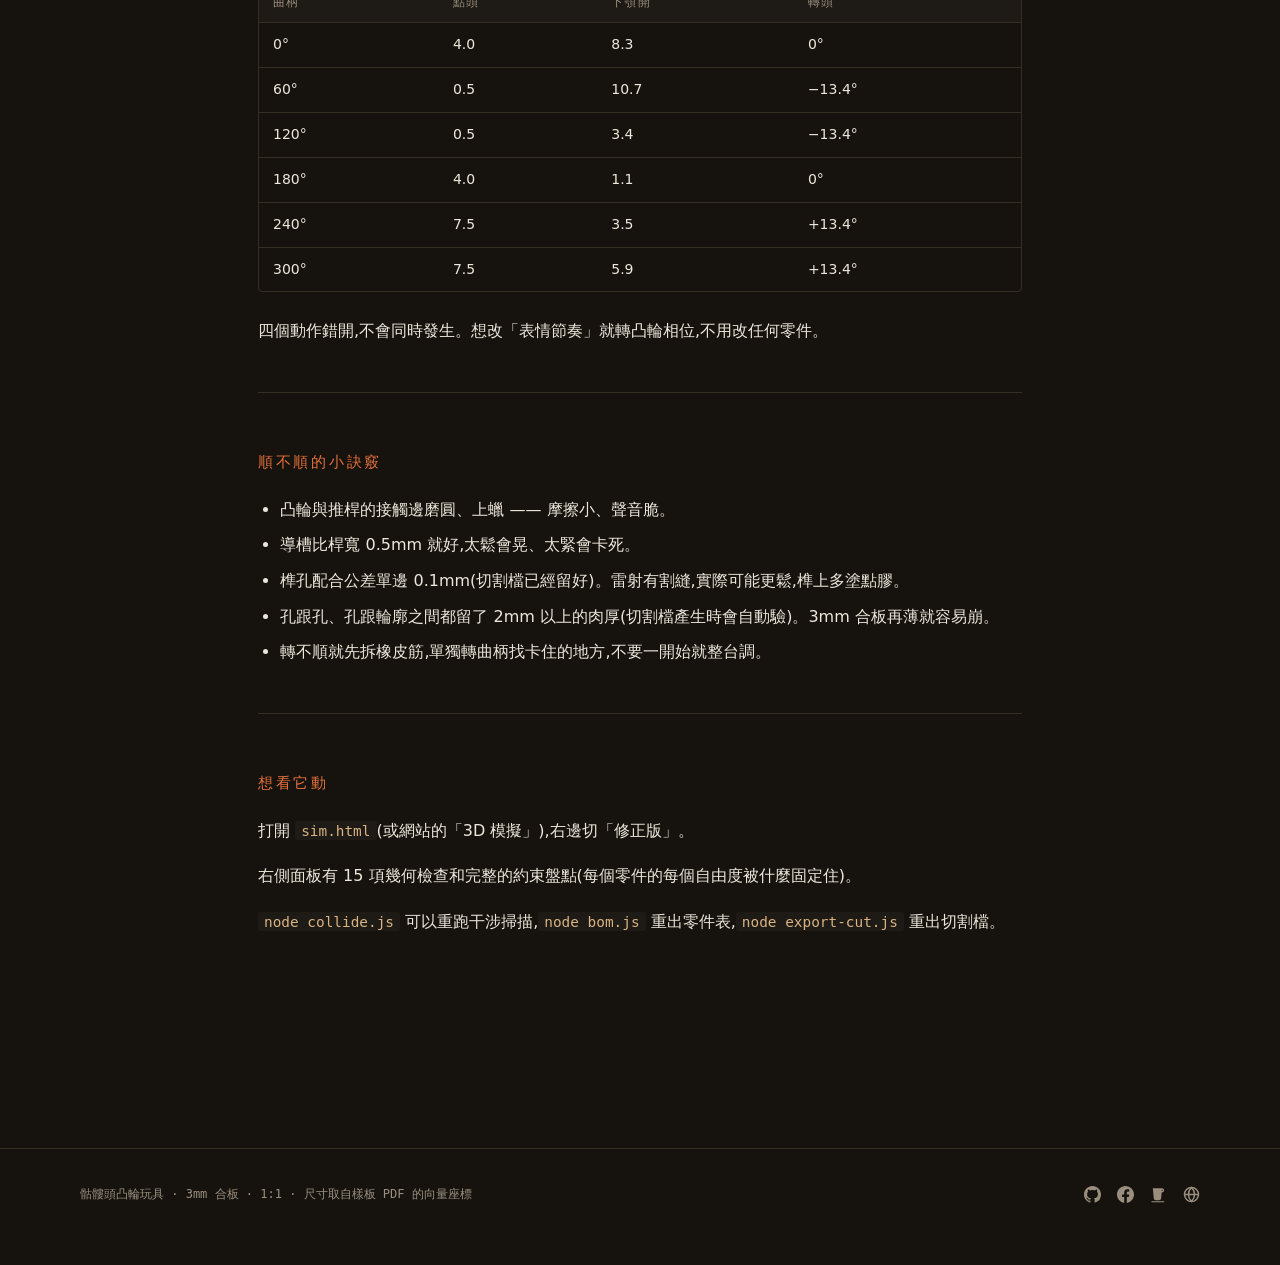
==== commit 0782f2db: "docs: 組裝頁補實作註記——實體有手工修配,照檔切仍需現場微調;模擬給九成,最後一成靠現場 Co-Authored-By: Claude Fable 5 <noreply@anthropic.co" ====
--- a/assembly.html
+++ b/assembly.html
@@ -16,6 +16,7 @@
   <a href="#download">下載切割檔</a></nav>
 <main class="doc">
 <h1 id="骷髏頭凸輪玩具-組裝說明書">骷髏頭凸輪玩具 · 組裝說明書</h1>
+<blockquote>實作註記:線鋸實作版有不少小地方是現場手工修出來的;就算照切割檔雷切,組裝時多半仍需微調修配。圖面與模擬給你九成,最後一成靠現場。</blockquote>
 <p><strong>板厚 3mm。</strong> 所有尺寸都是在 3mm 下驗證過的(15 項幾何檢查 + 全零件干涉掃描)。</p>
 <p>換板厚就要重算,不能只換材料。</p>
 <p>座標約定(組裝時腦中對一下就好):</p>
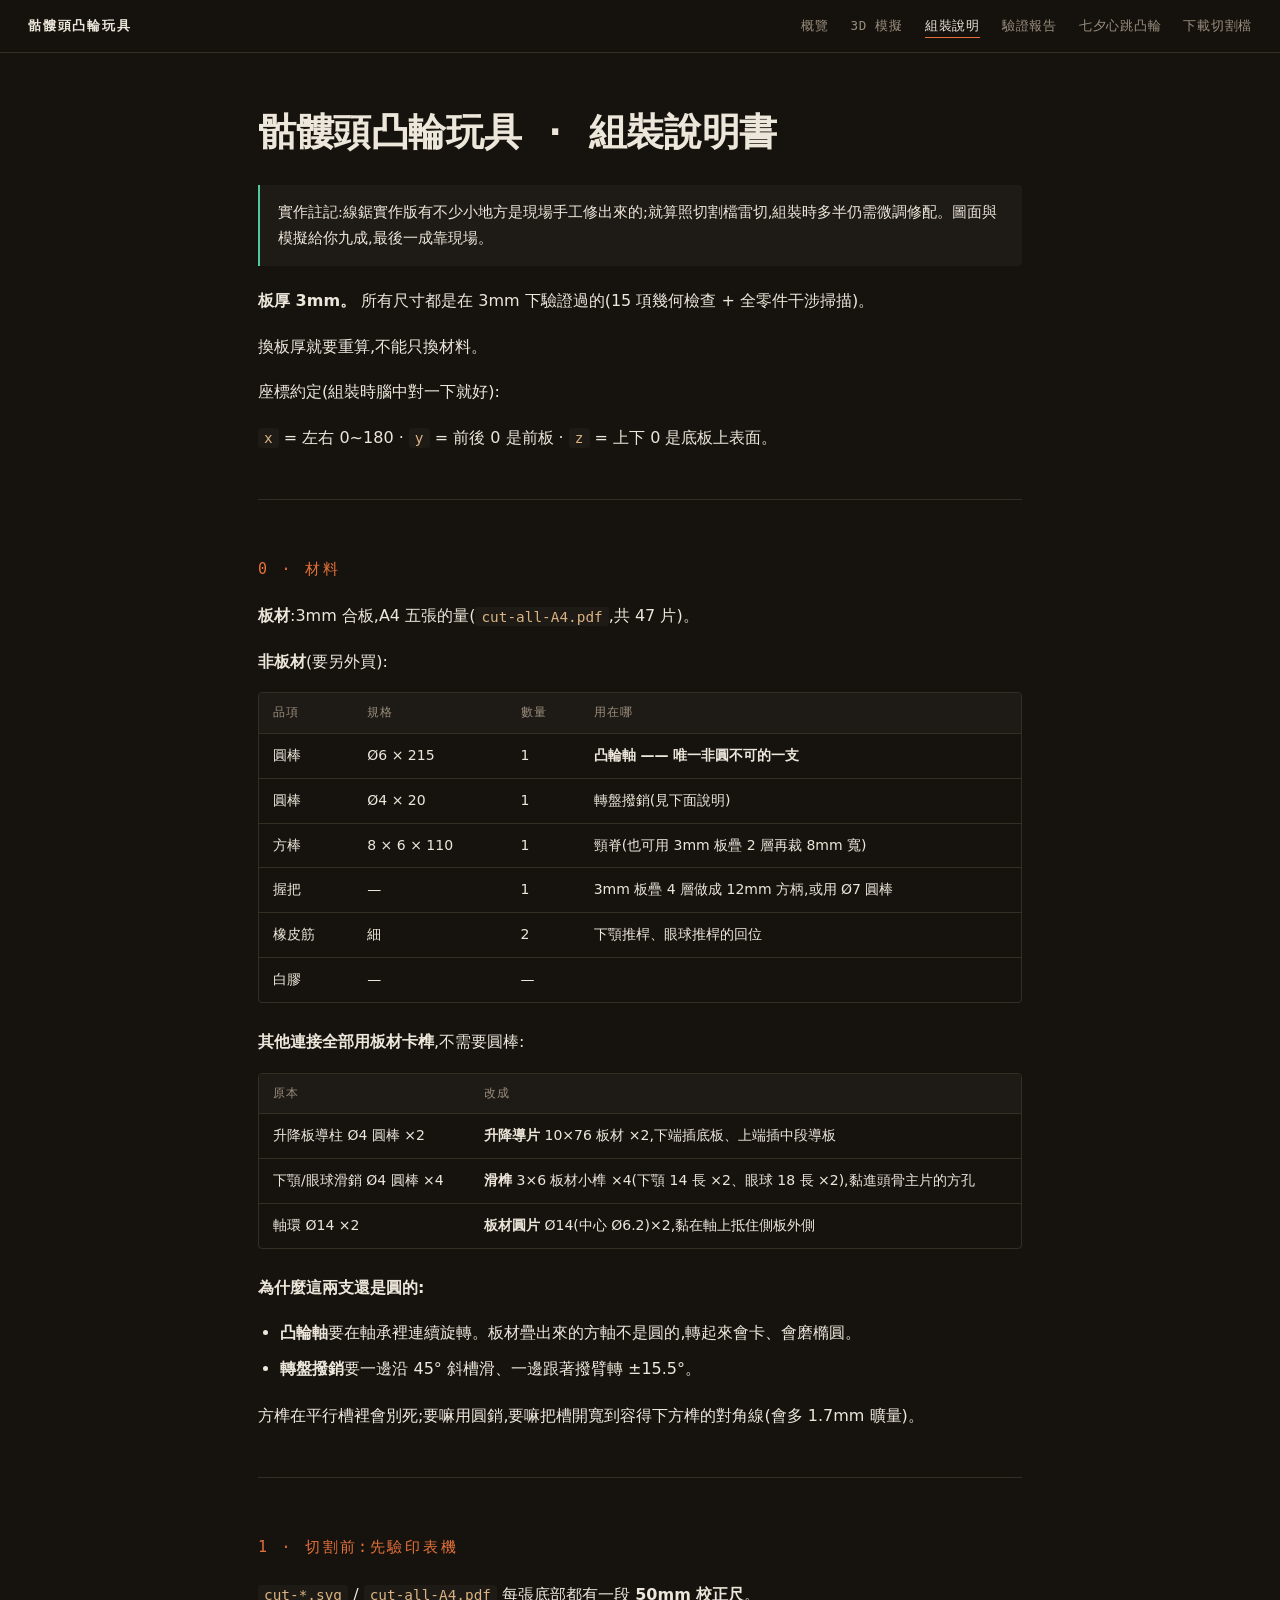
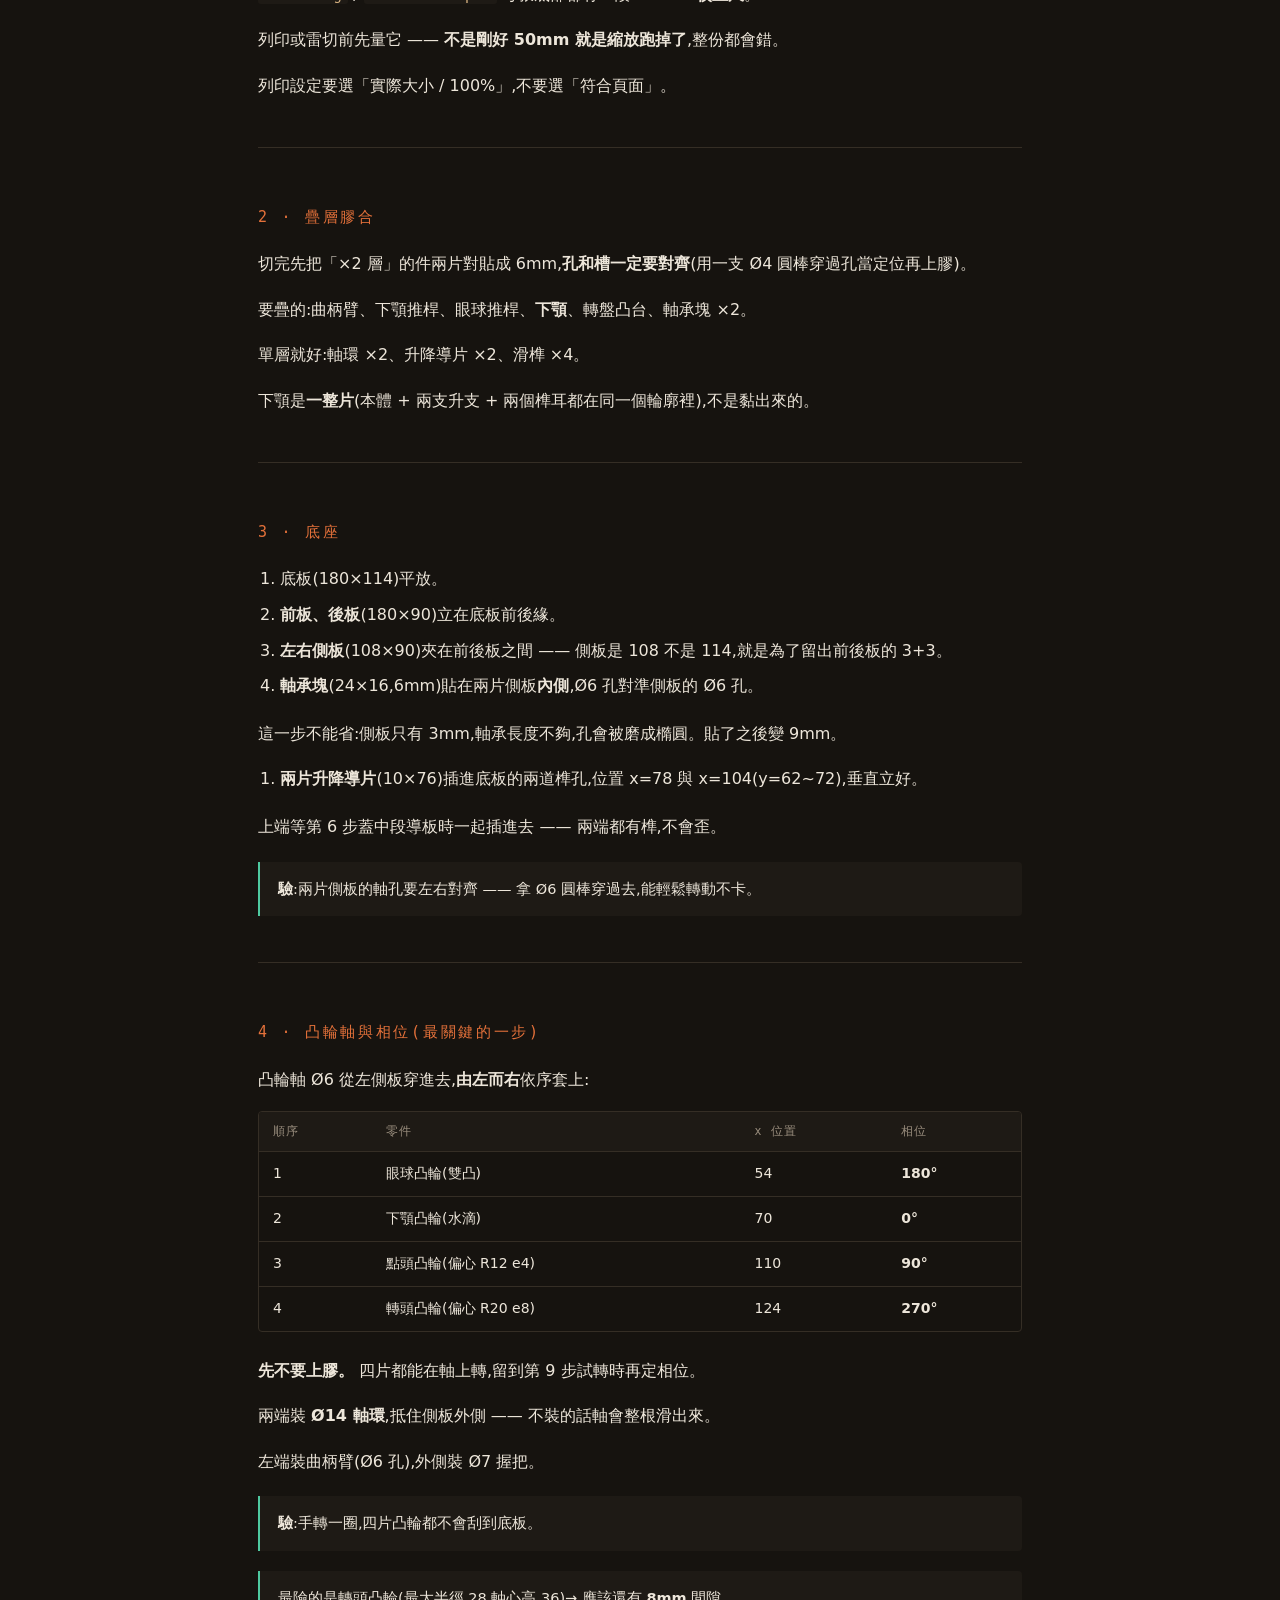
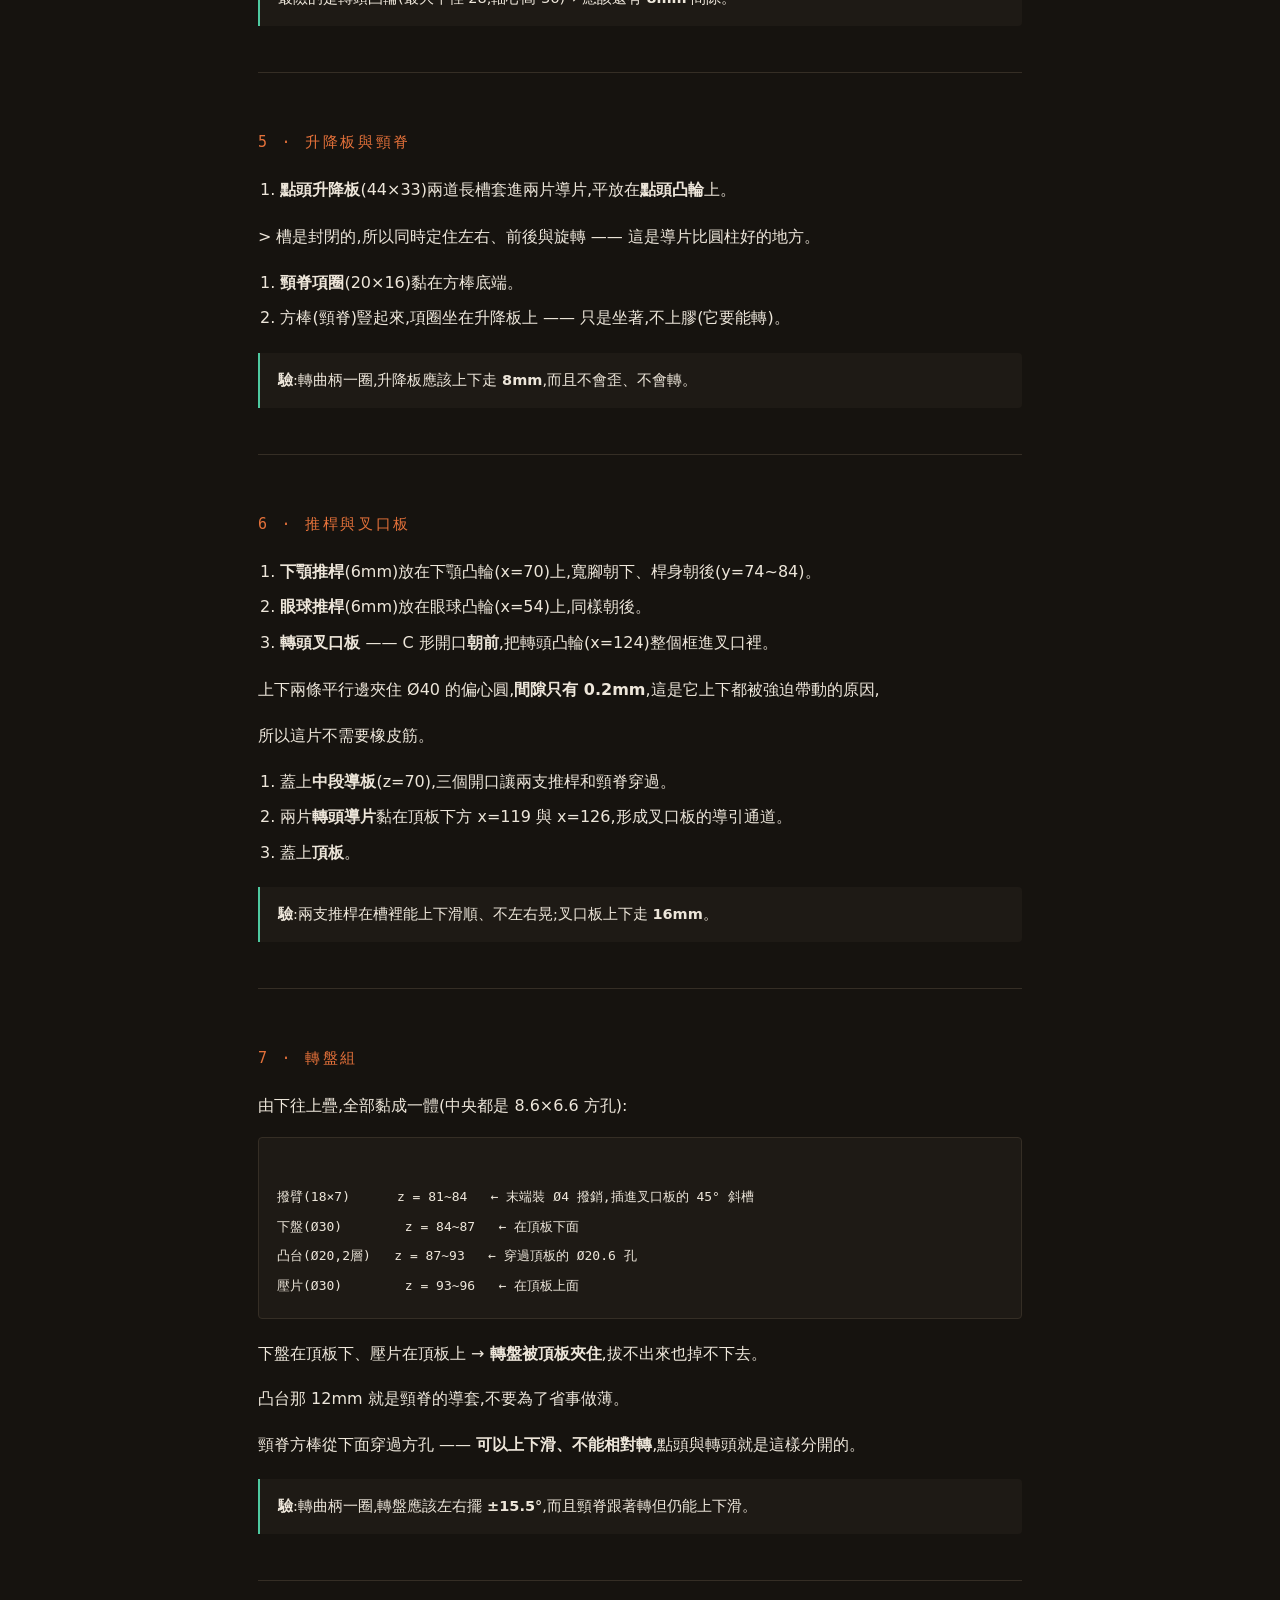
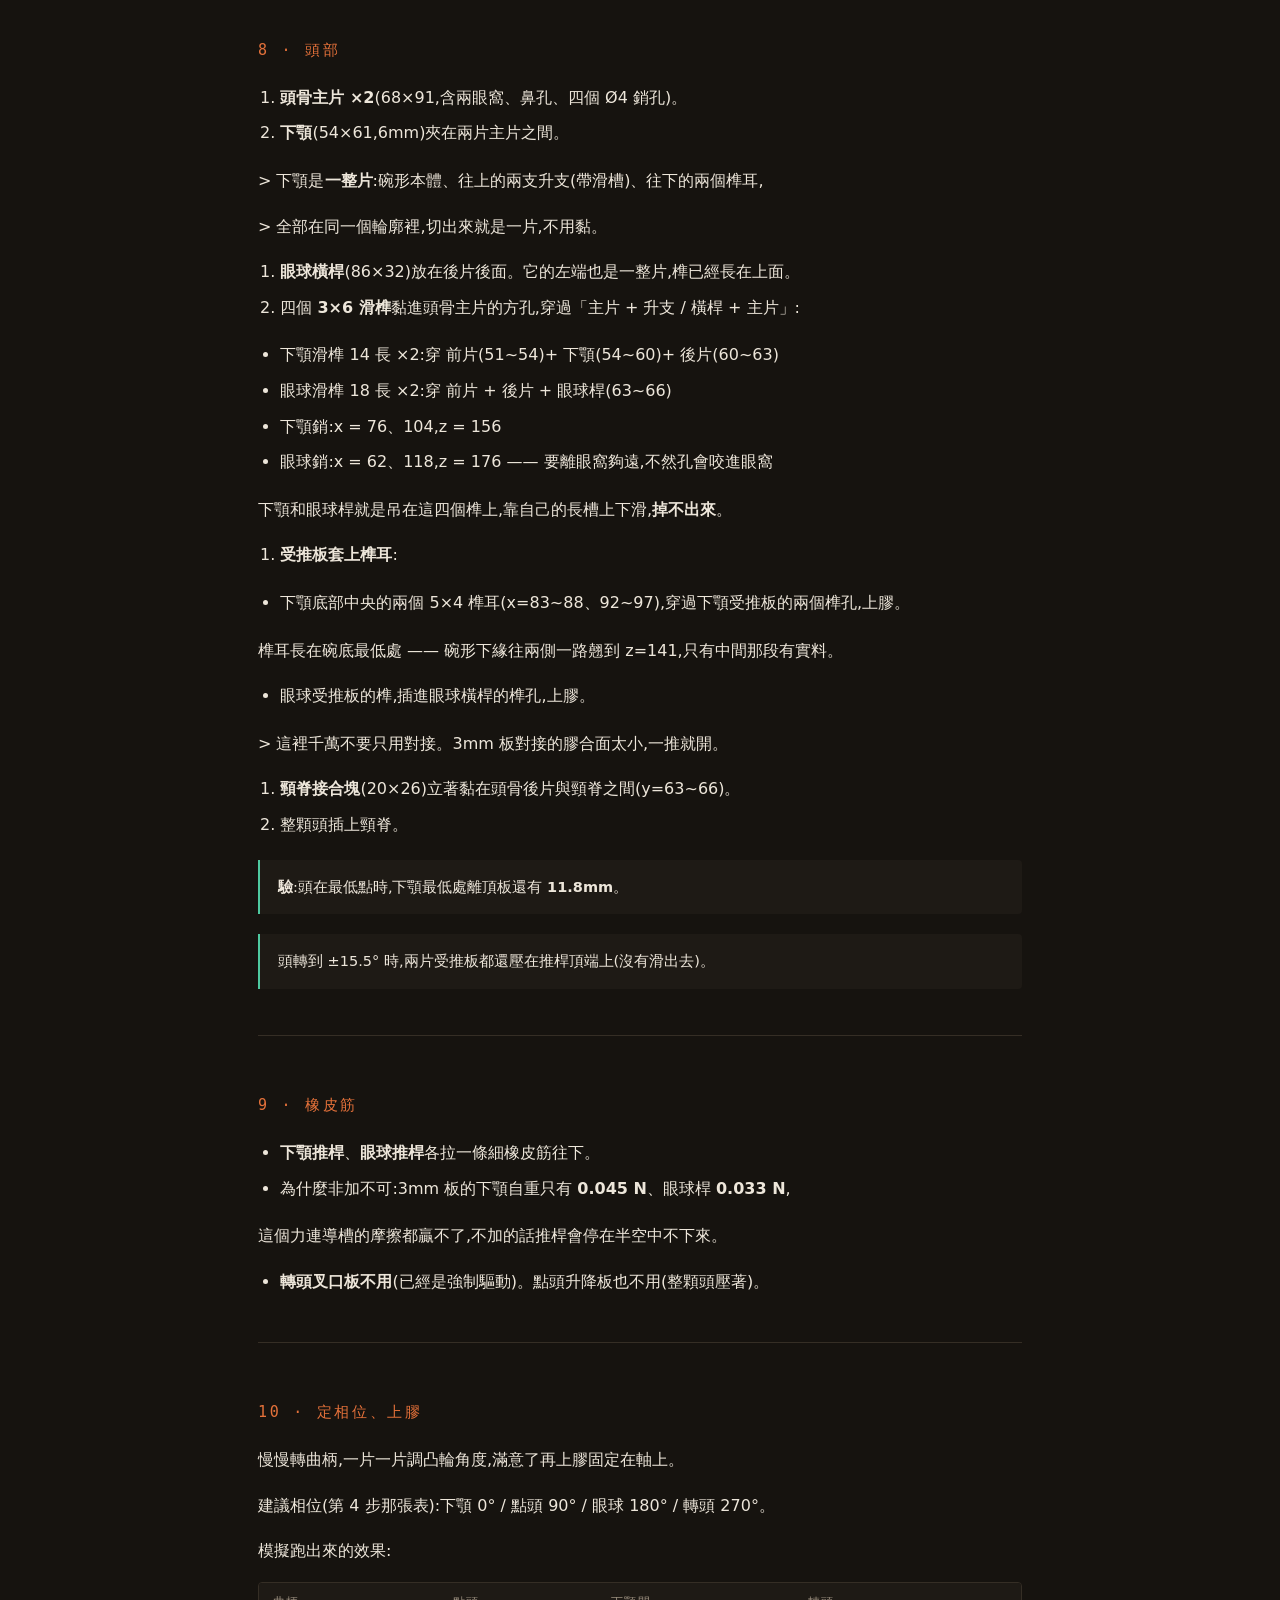
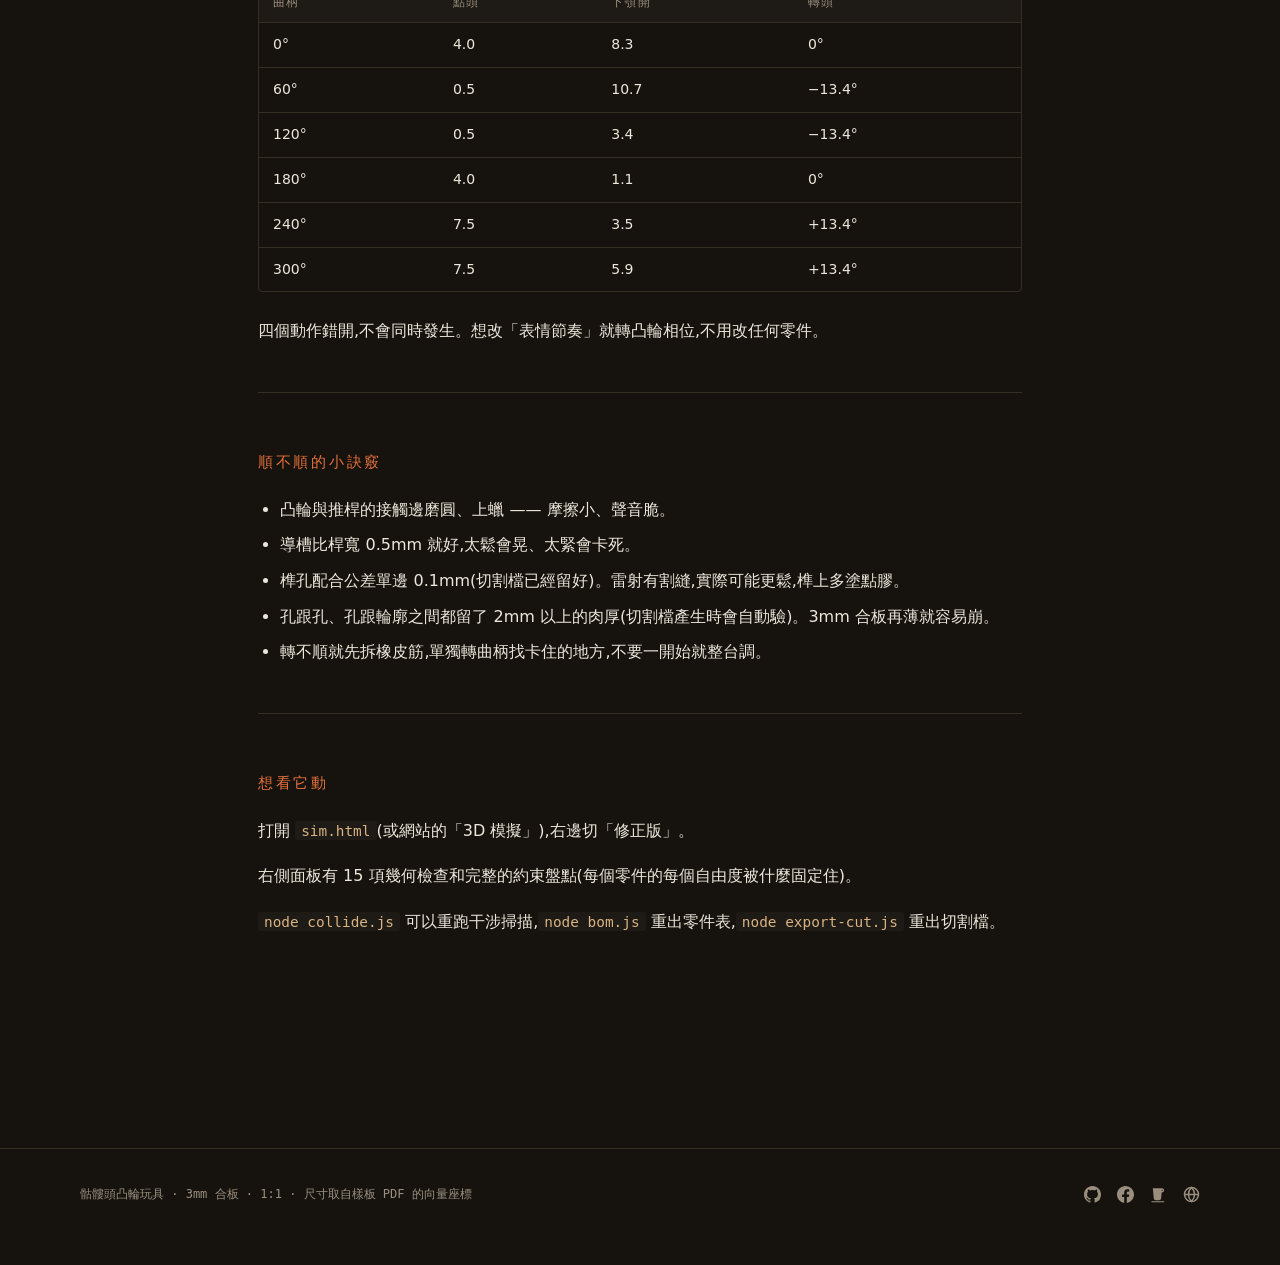
==== commit 6d183fb1: "reveal: 心跳凸輪解除隱藏(README+全站導覽入口,直播已揭曉) Co-Authored-By: Claude Fable 5 <noreply@anthropic.com>" ====
--- a/assembly.html
+++ b/assembly.html
@@ -5,6 +5,12 @@
 <meta name="viewport" content="width=device-width,initial-scale=1">
 <title>組裝說明 · 骷髏頭凸輪玩具</title>
 <meta name="description" content="3mm 板的十步組裝流程,每一步都附驗證方法。">
+<meta property="og:type" content="website">
+<meta property="og:title" content="組裝說明 · 骷髏頭凸輪玩具">
+<meta property="og:description" content="3mm 板的十步組裝流程,每一步都附驗證方法。">
+<meta property="og:image" content="https://yazelin.github.io/skull-cam-toy/assets/og.jpg">
+<meta property="og:url" content="https://yazelin.github.io/skull-cam-toy/assembly.html">
+<meta name="twitter:card" content="summary_large_image">
 <link rel="stylesheet" href="site.css">
 </head>
 <body>
@@ -13,6 +19,7 @@
   <a href="sim.html">3D 模擬</a>
   <a href="assembly.html" class="on">組裝說明</a>
   <a href="findings.html">驗證報告</a>
+  <a href="heart.html">七夕心跳凸輪</a>
   <a href="#download">下載切割檔</a></nav>
 <main class="doc">
 <h1 id="骷髏頭凸輪玩具-組裝說明書">骷髏頭凸輪玩具 · 組裝說明書</h1>
